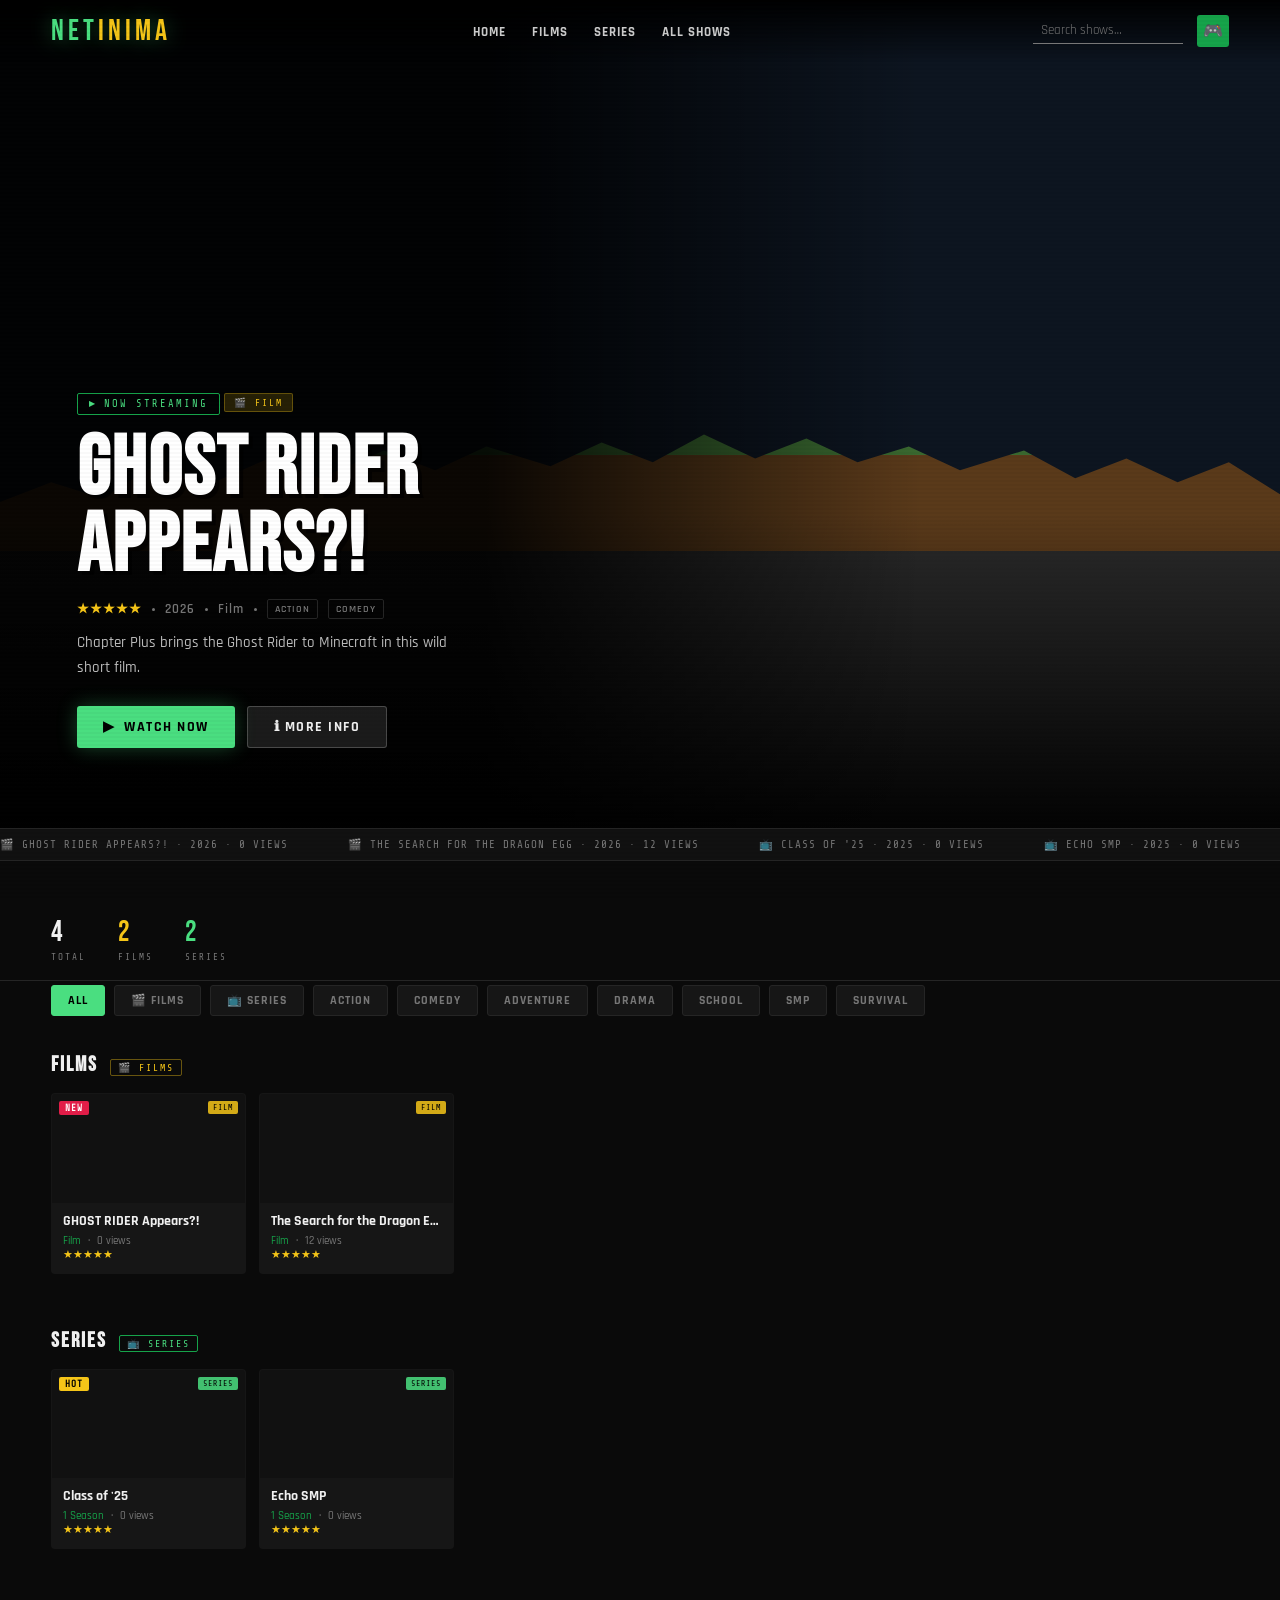
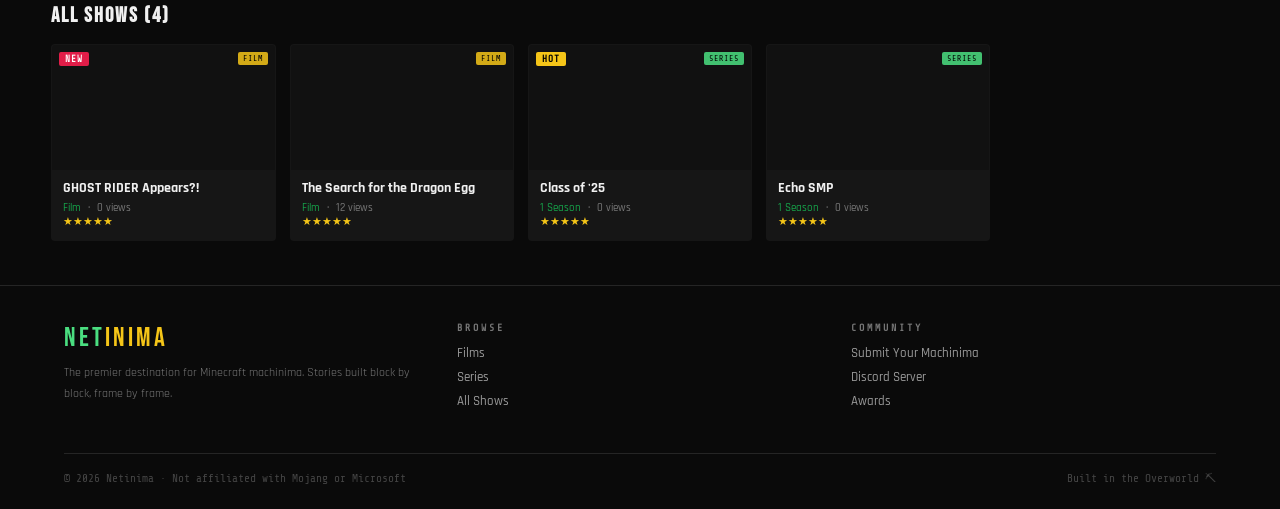
==== index.html @ 8cce9d7b "Added most of the stuff from the previous version (Home) Most of the stuff from the previous version" ====
<!DOCTYPE html>
<html lang="en">
<head>
  <meta charset="UTF-8" />
  <meta name="viewport" content="width=device-width, initial-scale=1.0" />
  <title>Netinima – Minecraft Machinimas</title>
  <link rel="stylesheet" href="style.css" />
  <style>
    /* ── HERO ── */
    .hero { position:relative; height:92vh; min-height:540px; display:flex; align-items:flex-end; padding:0 6vw 80px; overflow:hidden; }
    .hero-bg-img { position:absolute; inset:0; z-index:0; }
    .hero-bg-img img { width:100%; height:100%; object-fit:cover; display:block; opacity:.55; }
    .hero-fallback { position:absolute; inset:0; background:#0d1520; z-index:0; display:none; }
    .hero-fallback::before {
      content:''; position:absolute; bottom:0; left:0; right:0; height:48%;
      background:linear-gradient(to bottom,#3a6930 0,#3a6930 24px,#5a3a1a 24px,#5a3a1a 120px,#2a2a2a 120px);
      clip-path:polygon(0% 18%,4% 13%,8% 17%,12% 9%,16% 14%,21% 7%,25% 12%,30% 5%,34% 10%,38% 4%,43% 9%,47% 3%,51% 8%,55% 1%,59% 7%,63% 2%,67% 8%,71% 4%,75% 10%,80% 5%,84% 12%,88% 7%,92% 13%,96% 8%,100% 16%,100% 100%,0% 100%);
    }
    .hero-overlay { position:absolute; inset:0; z-index:1; background:linear-gradient(to right,rgba(0,0,0,.88) 38%,transparent 72%),linear-gradient(to top,rgba(0,0,0,.92) 0%,transparent 38%); }
    .hero-content { position:relative; z-index:2; max-width:560px; }
    .hero-badge { display:inline-flex; align-items:center; gap:7px; font-family:var(--fm); font-size:.65rem; color:var(--green); border:1px solid var(--green-dim); padding:4px 11px; border-radius:2px; margin-bottom:16px; letter-spacing:2px; text-transform:uppercase; }
    .hero-badge::before { content:'▶'; font-size:.5rem; }
    .hero-type-badge { display:inline-flex; align-items:center; gap:7px; font-family:var(--fm); font-size:.6rem; padding:3px 9px; border-radius:2px; margin-bottom:10px; letter-spacing:2px; text-transform:uppercase; }
    .hero-type-film   { background:rgba(245,197,24,.15); color:var(--gold);  border:1px solid rgba(245,197,24,.3); }
    .hero-type-series { background:rgba(74,222,128,.1);  color:var(--green); border:1px solid var(--green-dim); }
    .hero-title { font-family:var(--fh); font-size:clamp(3rem,6.5vw,5.5rem); line-height:.93; letter-spacing:2px; color:#fff; text-shadow:4px 4px 0 rgba(0,0,0,.6); margin-bottom:14px; }
    .hero-meta { display:flex; align-items:center; gap:10px; font-size:.82rem; color:var(--muted); margin-bottom:12px; font-weight:600; letter-spacing:1px; flex-wrap:wrap; }
    .hero-meta .hrating { color:var(--gold); }
    .hero-meta .hdot { width:3px; height:3px; background:var(--muted); border-radius:50%; }
    .hero-meta .htag { border:1px solid var(--border); padding:2px 7px; border-radius:2px; font-size:.65rem; text-transform:uppercase; }
    .hero-desc { font-size:.92rem; color:#bbb; line-height:1.65; margin-bottom:26px; max-width:400px; font-weight:500; }
    .hero-btns { display:flex; gap:12px; flex-wrap:wrap; }

    /* ── EMPTY ── */
    .empty-hero { position:relative; height:60vh; min-height:400px; display:flex; align-items:center; justify-content:center; overflow:hidden; }
    .empty-bg { position:absolute; inset:0; background:#0d1520; }
    .empty-bg::before { content:''; position:absolute; bottom:0; left:0; right:0; height:48%; background:linear-gradient(to bottom,#3a6930 0,#3a6930 24px,#5a3a1a 24px,#5a3a1a 120px,#2a2a2a 120px); clip-path:polygon(0% 18%,4% 13%,8% 17%,12% 9%,16% 14%,21% 7%,25% 12%,30% 5%,34% 10%,38% 4%,43% 9%,47% 3%,51% 8%,55% 1%,59% 7%,63% 2%,67% 8%,71% 4%,75% 10%,80% 5%,84% 12%,88% 7%,92% 13%,96% 8%,100% 16%,100% 100%,0% 100%); }
    .empty-bg-overlay { position:absolute; inset:0; background:linear-gradient(to top,rgba(0,0,0,.8) 0%,transparent 60%); }
    .empty-content { position:relative; z-index:2; text-align:center; padding:0 4vw; }
    .empty-logo { font-family:var(--fh); font-size:clamp(3.5rem,9vw,7rem); letter-spacing:6px; color:var(--green); text-shadow:0 0 40px rgba(74,222,128,.3); margin-bottom:14px; }
    .empty-logo span { color:var(--gold); }
    .empty-sub { font-size:.85rem; color:var(--muted); font-weight:600; letter-spacing:3px; text-transform:uppercase; font-family:var(--fm); }

    /* ── CATEGORIES ── */
    .categories { display:flex; gap:9px; flex-wrap:wrap; padding:0 4vw; margin-bottom:36px; }
    .cat-pill { padding:7px 16px; background:var(--card); border:1px solid var(--border); border-radius:3px; color:var(--muted); font-size:.74rem; font-weight:700; letter-spacing:1px; text-transform:uppercase; cursor:pointer; transition:all .2s; font-family:var(--fb); }
    .cat-pill:hover { background:#1e1e1e; color:var(--text); }
    .cat-pill.active { background:var(--green); color:#000; border-color:var(--green); }
    .cat-pill.type-film.active  { background:var(--gold);  border-color:var(--gold); }
    .cat-pill.type-series.active{ background:var(--green); border-color:var(--green); }

    /* ── SECTIONS ── */
    .section { padding:0 4vw 44px; }
    .section-header { display:flex; align-items:baseline; gap:12px; margin-bottom:16px; }
    .section-title { font-family:var(--fh); font-size:1.3rem; letter-spacing:2px; }
    .section-tag { font-family:var(--fm); font-size:.62rem; border:1px solid; padding:2px 7px; letter-spacing:2px; text-transform:uppercase; border-radius:2px; }
    .section-tag-film   { color:var(--gold);  border-color:rgba(245,197,24,.4); }
    .section-tag-series { color:var(--green); border-color:var(--green-dim); }

    /* ── CARD ROW ── */
    .card-row { display:flex; gap:13px; overflow-x:auto; padding-bottom:10px; }
    .card-row::-webkit-scrollbar { height:3px; }
    .card-row::-webkit-scrollbar-thumb { background:var(--green-dim); }

    /* ── CARDS ── */
    .card { flex:0 0 195px; border-radius:4px; overflow:hidden; cursor:pointer; text-decoration:none; display:block; border:1px solid transparent; transition:transform .25s,border-color .25s,box-shadow .25s; position:relative; background:var(--card); }
    .card:hover { transform:scale(1.06) translateY(-4px); border-color:var(--green-dim); box-shadow:0 12px 40px rgba(0,0,0,.6),0 0 20px rgba(74,222,128,.13); z-index:2; }
    .card-thumb { width:100%; aspect-ratio:16/9; position:relative; overflow:hidden; background:var(--surface); }
    .card-thumb img { width:100%; height:100%; object-fit:cover; display:block; transition:transform .3s; }
    .card:hover .card-thumb img { transform:scale(1.06); }
    .play-overlay { position:absolute; inset:0; display:flex; align-items:center; justify-content:center; background:rgba(0,0,0,.45); opacity:0; transition:opacity .2s; }
    .card:hover .play-overlay { opacity:1; }
    .play-circle { width:38px; height:38px; border-radius:50%; background:rgba(74,222,128,.92); display:flex; align-items:center; justify-content:center; font-size:.9rem; color:#000; }
    .card-info { padding:9px 11px 11px; }
    .card-title { font-size:.85rem; font-weight:700; color:var(--text); margin-bottom:4px; white-space:nowrap; overflow:hidden; text-overflow:ellipsis; }
    .card-sub { display:flex; gap:7px; align-items:center; font-size:.7rem; color:var(--muted); font-weight:500; }
    .card-sub .cviews { color:var(--green-dim); }
    .card-rating { color:var(--gold); font-size:.7rem; }
    .card-badge { position:absolute; top:7px; left:7px; font-size:.58rem; font-weight:700; padding:2px 6px; border-radius:2px; letter-spacing:1px; text-transform:uppercase; font-family:var(--fm); }
    .badge-new { background:var(--red); color:#fff; }
    .badge-hot { background:var(--gold); color:#000; }
    .card-type-tag { position:absolute; top:7px; right:7px; font-family:var(--fm); font-size:.52rem; padding:2px 5px; border-radius:2px; letter-spacing:1px; text-transform:uppercase; }
    .card-type-film   { background:rgba(245,197,24,.85); color:#000; }
    .card-type-series { background:rgba(74,222,128,.85); color:#000; }

    /* ── GRID ── */
    .shows-grid { display:grid; grid-template-columns:repeat(auto-fill,minmax(195px,1fr)); gap:14px; }

    /* ── STATS BAR ── */
    .stats-bar { display:flex; gap:32px; padding:18px 4vw; margin-bottom:4px; border-bottom:1px solid var(--border); }
    .stat-num { font-family:var(--fh); font-size:1.8rem; letter-spacing:2px; }
    .stat-num-total  { color:var(--text); }
    .stat-num-film   { color:var(--gold); }
    .stat-num-series { color:var(--green); }
    .stat-lbl { font-family:var(--fm); font-size:.58rem; color:var(--muted); letter-spacing:2px; text-transform:uppercase; margin-top:2px; }

    /* ── NO SHOWS ── */
    .no-shows { padding:48px; text-align:center; border:1px dashed var(--border); border-radius:6px; }
    .no-shows p { font-family:var(--fm); font-size:.72rem; letter-spacing:1.5px; text-transform:uppercase; line-height:2.2; color:var(--muted); }
    .no-shows a { color:var(--green); text-decoration:none; }

    /* ── SEARCH CLEAR ── */
    .search-back { font-family:var(--fm); font-size:.65rem; color:var(--muted); letter-spacing:2px; cursor:pointer; background:none; border:1px solid var(--border); padding:5px 11px; border-radius:2px; display:none; transition:all .2s; }
    .search-back:hover { border-color:var(--green); color:var(--green); }

    /* ── FOOTER ── */
    footer { border-top:1px solid var(--border); padding:36px 5vw 24px; display:grid; grid-template-columns:1fr 1fr 1fr; gap:28px; }
    .footer-logo { font-family:var(--fh); font-size:1.7rem; color:var(--green); letter-spacing:3px; margin-bottom:8px; }
    .footer-logo span { color:var(--gold); }
    .footer-tagline { font-size:.78rem; color:var(--muted); line-height:1.7; }
    .footer-col h4 { font-family:var(--fm); font-size:.62rem; color:var(--muted); letter-spacing:3px; text-transform:uppercase; margin-bottom:12px; }
    .footer-col a { display:block; color:#999; text-decoration:none; font-size:.82rem; margin-bottom:7px; font-weight:500; transition:color .2s; }
    .footer-col a:hover { color:var(--green); }
    .footer-bottom { grid-column:1/-1; border-top:1px solid var(--border); padding-top:18px; margin-top:8px; display:flex; justify-content:space-between; align-items:center; }
    .footer-bottom p { font-size:.7rem; color:#444; font-family:var(--fm); }
  </style>
</head>
<body class="page-enter">

<nav id="nav">
  <a class="nav-logo" href="index.html">NET<span>INIMA</span></a>
  <ul class="nav-links">
    <li><a href="index.html">Home</a></li>
    <li><a href="#section-films">Films</a></li>
    <li><a href="#section-series">Series</a></li>
    <li><a href="#all-shows">All Shows</a></li>
  </ul>
  <div class="nav-right">
    <input class="nav-search" id="nav-search-input" type="text" placeholder="Search shows…"
      oninput="onSearchInput(this)"
      onkeydown="if(event.key==='Escape')clearSearch(event)"
    />
    <div class="nav-avatar">🎮</div>
  </div>
</nav>

<div id="hero-mount"></div>
<div class="ticker-wrap" id="ticker-wrap" style="display:none"><div class="ticker" id="ticker-inner"></div></div>
<div class="stats-bar" id="stats-bar" style="display:none"></div>
<div class="categories" id="cat-bar" style="display:none"></div>

<section class="section" id="section-films" style="display:none">
  <div class="section-header">
    <h2 class="section-title">Films</h2>
    <span class="section-tag section-tag-film">🎬 Films</span>
  </div>
  <div class="card-row" id="row-films"></div>
</section>

<section class="section" id="section-series" style="display:none">
  <div class="section-header">
    <h2 class="section-title">Series</h2>
    <span class="section-tag section-tag-series">📺 Series</span>
  </div>
  <div class="card-row" id="row-series"></div>
</section>

<section class="section" id="all-shows">
  <div class="section-header" style="justify-content:space-between;align-items:center">
    <h2 class="section-title" id="grid-title">All Shows</h2>
    <button class="search-back" id="search-back" onclick="clearSearch(event)">✕ Clear Search</button>
  </div>
  <div id="grid-wrap"></div>
</section>

<footer>
  <div>
    <div class="footer-logo">NET<span>INIMA</span></div>
    <p class="footer-tagline">The premier destination for Minecraft machinima. Stories built block by block, frame by frame.</p>
  </div>
  <div class="footer-col">
    <h4>Browse</h4>
    <a href="#section-films">Films</a>
    <a href="#section-series">Series</a>
    <a href="#all-shows">All Shows</a>
  </div>
  <div class="footer-col">
    <h4>Community</h4>
    <a href="https://forms.gle/u8sR4SW6UH8DXyA67" target="_blank" rel="noopener">Submit Your Machinima</a>
    <a href="#">Discord Server</a>
    <a href="#">Awards</a>
  </div>
  <div class="footer-bottom">
    <p id="footer-copy">© 2026 Netinima · Not affiliated with Mojang or Microsoft</p>
    <p>Built in the Overworld ⛏</p>
  </div>
</footer>

<script src="shows.js"></script>
<script src="search.js"></script>
<script>
function buildCard(s) {
  const isFilm = s.type === 'Film' || s.type === 'Short';
  const a = document.createElement('a');
  a.className = 'card';
  a.href = s.file;
  a.innerHTML = `
    <div class="card-thumb">
      <img src="https://img.youtube.com/vi/${s.thumbYt}/mqdefault.jpg" alt="${s.title}" onerror="this.style.opacity=0" />
      <div class="play-overlay"><div class="play-circle">▶</div></div>
      ${s.badge ? `<div class="card-badge ${s.badge==='NEW'?'badge-new':'badge-hot'}">${s.badge}</div>` : ''}
      <div class="card-type-tag ${isFilm?'card-type-film':'card-type-series'}">${s.type}</div>
    </div>
    <div class="card-info">
      <div class="card-title">${s.title}</div>
      <div class="card-sub"><span class="cviews">${s.seasons}</span><span>·</span><span>${s.views}</span></div>
      <div class="card-rating">${s.stars}</div>
    </div>`;
  return a;
}

function buildHero(shows) {
  const mount = document.getElementById('hero-mount');
  const show = shows.find(s => s.featured) || shows[0] || null;
  if (!show) {
    mount.innerHTML = `<div class="empty-hero"><div class="empty-bg"></div><div class="empty-bg-overlay"></div><div class="empty-content"><div class="empty-logo">NET<span>INIMA</span></div><p class="empty-sub">Add your first show to get started</p></div></div>`;
    return;
  }
  const isFilm = show.type === 'Film' || show.type === 'Short';
  const genres = (show.genres||[]).map(g=>`<span class="htag">${g}</span>`).join('');
  mount.innerHTML = `
    <section class="hero">
      <div class="hero-bg-img">
        <img src="https://img.youtube.com/vi/${show.thumbYt}/maxresdefault.jpg" alt="${show.title}"
          onerror="this.parentElement.style.display='none';document.querySelector('.hero-fallback').style.display='block'" />
      </div>
      <div class="hero-fallback"></div>
      <div class="hero-overlay"></div>
      <div class="hero-content">
        <div class="hero-badge">Now Streaming</div>
        <div class="hero-type-badge ${isFilm?'hero-type-film':'hero-type-series'}">${isFilm?'🎬 Film':'📺 Series'}</div>
        <h1 class="hero-title">${show.title}</h1>
        <div class="hero-meta">
          <span class="hrating">${show.stars}</span>
          <span class="hdot"></span><span>${show.year}</span>
          <span class="hdot"></span><span>${show.seasons}</span>
          <span class="hdot"></span>${genres}
        </div>
        <p class="hero-desc">${show.heroDesc}</p>
        <div class="hero-btns">
          <a class="btn btn-primary" href="${show.file}">${isFilm?'▶&nbsp; Watch Now':'▶&nbsp; Play Now'}</a>
          <a class="btn btn-secondary" href="${show.file}">ℹ More Info</a>
        </div>
      </div>
    </section>`;
}

function buildTicker(shows) {
  if (shows.length < 2) return;
  document.getElementById('ticker-wrap').style.display = 'block';
  const inner = document.getElementById('ticker-inner');
  const items = shows.map(s=>`<span class="ticker-item"><span>${s.type==='Film'?'🎬':'📺'}</span>${s.title.toUpperCase()} · ${s.year} · ${s.views.toUpperCase()}</span>`);
  inner.innerHTML = [...items,...items].join('');
}

function buildStats(shows) {
  if (shows.length < 2) return;
  const bar = document.getElementById('stats-bar');
  bar.style.display = 'flex';
  const films = shows.filter(s=>s.type==='Film'||s.type==='Short').length;
  const series = shows.filter(s=>s.type==='Series').length;
  bar.innerHTML = [
    ['stat-num-total', shows.length,'Total'],
    ['stat-num-film',  films,       'Films'],
    ['stat-num-series',series,      'Series'],
  ].map(([cls,n,l])=>`<div><div class="stat-num ${cls}">${n}</div><div class="stat-lbl">${l}</div></div>`).join('');
}

function buildCategories(shows) {
  if (shows.length < 2) return;
  const bar = document.getElementById('cat-bar');
  bar.style.display = 'flex';
  bar.innerHTML = `
    <button class="cat-pill active" onclick="filterGenre('All',this)">All</button>
    <button class="cat-pill type-film" onclick="filterGenre('__films',this)">🎬 Films</button>
    <button class="cat-pill type-series" onclick="filterGenre('__series',this)">📺 Series</button>`;
  const genres = new Set(shows.flatMap(s=>s.genres||[]));
  genres.forEach(g => {
    const btn = document.createElement('button');
    btn.className = 'cat-pill';
    btn.textContent = g;
    btn.onclick = ()=>filterGenre(g,btn);
    bar.appendChild(btn);
  });
}

function buildRows(shows) {
  const films = shows.filter(s=>s.type==='Film'||s.type==='Short');
  const series = shows.filter(s=>s.type==='Series');
  if (films.length) {
    document.getElementById('section-films').style.display = 'block';
    const row = document.getElementById('row-films');
    row.innerHTML = '';
    films.forEach(s=>row.appendChild(buildCard(s)));
  }
  if (series.length) {
    document.getElementById('section-series').style.display = 'block';
    const row = document.getElementById('row-series');
    row.innerHTML = '';
    series.forEach(s=>row.appendChild(buildCard(s)));
  }
}

function buildGrid(shows, isSearch=false) {
  const wrap = document.getElementById('grid-wrap');
  const title = document.getElementById('grid-title');
  const back = document.getElementById('search-back');
  wrap.innerHTML = '';
  if (!isSearch) { title.textContent = shows.length>1?`All Shows (${shows.length})`:'All Shows'; back.style.display='none'; }
  else { back.style.display='inline'; }
  if (!shows.length && isSearch) { wrap.innerHTML=`<div class="no-shows"><p>No shows matched your search.</p></div>`; return; }
  if (!shows.length) { wrap.innerHTML=`<div class="no-shows"><p>No shows yet.</p><p>Use TEMPLATE-film.html or TEMPLATE-series.html,<br>then add it to shows.js.</p></div>`; return; }
  const grid = document.createElement('div');
  grid.className = 'shows-grid';
  shows.forEach(s=>grid.appendChild(buildCard(s)));
  wrap.appendChild(grid);
}

function filterGenre(filter, btn) {
  document.querySelectorAll('.cat-pill').forEach(p=>p.classList.remove('active'));
  btn.classList.add('active');
  let r;
  if (filter==='All')        r = SHOW_REGISTRY;
  else if (filter==='__films')   r = SHOW_REGISTRY.filter(s=>s.type==='Film'||s.type==='Short');
  else if (filter==='__series')  r = SHOW_REGISTRY.filter(s=>s.type==='Series');
  else r = SHOW_REGISTRY.filter(s=>(s.genres||[]).includes(filter));
  buildGrid(r);
}

function onSearchInput(input) {
  input.classList.toggle('has-value', input.value.length>0);
  filterShows(input.value);
}

function filterShows(q) {
  q = q.toLowerCase().trim();
  const results = !q ? SHOW_REGISTRY : SHOW_REGISTRY.filter(s=>
    s.title.toLowerCase().includes(q)||
    (s.genres||[]).some(g=>g.toLowerCase().includes(q))||
    s.type.toLowerCase().includes(q)||
    s.year.includes(q)
  );
  if (q) document.getElementById('grid-title').innerHTML=`Search: "<span style="color:var(--green)">${q}</span>" <span style="font-size:.8rem;color:var(--muted);font-family:var(--fm)">(${results.length} found)</span>`;
  buildGrid(results, q!=='');
  const url = new URL(window.location);
  if (q) url.searchParams.set('q',q); else url.searchParams.delete('q');
  window.history.replaceState({},'',url);
}

function clearSearch(e) {
  e.preventDefault();
  const inp = document.getElementById('nav-search-input');
  inp.value=''; inp.classList.remove('has-value');
  filterShows('');
  window.history.replaceState({},'',window.location.pathname);
}

(function init(){
  const shows = SHOW_REGISTRY;
  buildHero(shows);
  if(shows.length>=2) buildTicker(shows);
  buildStats(shows);
  buildCategories(shows);
  buildRows(shows);
  buildGrid(shows);
  const yr = shows.length ? Math.max(...shows.map(s=>parseInt(s.year)||2026)) : new Date().getFullYear();
  document.getElementById('footer-copy').textContent=`© ${yr} Netinima · Not affiliated with Mojang or Microsoft`;
  const q = new URLSearchParams(window.location.search).get('q');
  if(q){ const inp=document.getElementById('nav-search-input'); inp.value=q; inp.classList.add('has-value'); filterShows(q); setTimeout(()=>document.getElementById('all-shows').scrollIntoView({behavior:'smooth'}),300); }
})();

window.addEventListener('scroll',()=>document.getElementById('nav').classList.toggle('scrolled',window.scrollY>40));
</script>
</body>
</html>
---- style.css ----
@import url('https://fonts.googleapis.com/css2?family=Bebas+Neue&family=Rajdhani:wght@400;500;600;700&family=Share+Tech+Mono&display=swap');

:root {
  --bg: #0a0a0a;
  --surface: #111;
  --card: #161616;
  --border: #252525;
  --green: #4ade80;
  --green-dim: #16a34a;
  --gold: #F5C518;
  --red: #e11d48;
  --text: #f0f0f0;
  --muted: #777;
  --fh: 'Bebas Neue', sans-serif;
  --fb: 'Rajdhani', sans-serif;
  --fm: 'Share Tech Mono', monospace;
}

*, *::before, *::after { box-sizing: border-box; margin: 0; padding: 0; }
html { scroll-behavior: smooth; }
body { background: var(--bg); color: var(--text); font-family: var(--fb); overflow-x: hidden; }

::-webkit-scrollbar { width: 5px; }
::-webkit-scrollbar-track { background: var(--bg); }
::-webkit-scrollbar-thumb { background: var(--green-dim); border-radius: 3px; }

/* SCANLINES */
body::after {
  content: '';
  position: fixed; inset: 0;
  pointer-events: none; z-index: 9999;
  background: repeating-linear-gradient(0deg, transparent, transparent 2px, rgba(0,0,0,.025) 2px, rgba(0,0,0,.025) 4px);
}

/* ── NAV ── */
nav {
  position: fixed; top: 0; left: 0; right: 0; z-index: 200;
  display: flex; align-items: center; justify-content: space-between;
  padding: 0 4vw; height: 62px;
  background: linear-gradient(to bottom, rgba(0,0,0,.95), transparent);
  transition: background .3s;
}
nav.scrolled { background: rgba(10,10,10,.97); border-bottom: 1px solid var(--border); }
.nav-logo {
  font-family: var(--fh); font-size: 1.9rem; letter-spacing: 4px;
  color: var(--green); text-shadow: 0 0 20px rgba(74,222,128,.4);
  cursor: pointer; text-decoration: none; user-select: none;
}
.nav-logo span { color: var(--gold); }
.nav-links { display: flex; gap: 26px; list-style: none; }
.nav-links a {
  color: #ccc; text-decoration: none; font-size: .82rem;
  font-weight: 700; letter-spacing: 1px; text-transform: uppercase;
  transition: color .2s; cursor: pointer;
}
.nav-links a:hover { color: var(--green); }
.nav-right { display: flex; align-items: center; gap: 14px; }
.nav-search {
  background: transparent; border: none; border-bottom: 1px solid var(--muted);
  color: var(--text); font-family: var(--fb); font-size: .82rem;
  padding: 4px 8px; width: 150px; outline: none; transition: border-color .2s;
}
.nav-search:focus { border-color: var(--green); }
.nav-search::placeholder { color: var(--muted); }
.nav-avatar {
  width: 32px; height: 32px; border-radius: 3px; background: var(--green-dim);
  display: flex; align-items: center; justify-content: center;
  font-size: 1rem; cursor: pointer; border: 2px solid transparent; transition: border-color .2s;
}
.nav-avatar:hover { border-color: var(--green); }

/* ── BUTTONS ── */
.btn {
  display: inline-flex; align-items: center; gap: 9px;
  padding: 11px 26px; font-family: var(--fb); font-weight: 700;
  font-size: .88rem; letter-spacing: 1.5px; text-transform: uppercase;
  border: none; cursor: pointer; border-radius: 3px; text-decoration: none;
  transition: all .2s;
}
.btn-primary { background: var(--green); color: #000; box-shadow: 0 0 20px rgba(74,222,128,.3); }
.btn-primary:hover { background: #86efac; box-shadow: 0 0 32px rgba(74,222,128,.5); transform: translateY(-2px); }
.btn-secondary { background: rgba(255,255,255,.1); color: var(--text); border: 1px solid rgba(255,255,255,.2); }
.btn-secondary:hover { background: rgba(255,255,255,.18); transform: translateY(-2px); }

/* ── THUMBNAIL THEMES ── */
.t-night  { background: linear-gradient(to bottom, #0d1b2a 60%, #1a3a1a 60%); }
.t-cave   { background: linear-gradient(to bottom, #1a1a1a 0%, #2a1800 100%); }
.t-nether { background: linear-gradient(to bottom, #3a0000 0%, #6b1a00 100%); }
.t-end    { background: linear-gradient(to bottom, #0d0d1a 0%, #1a0d2e 100%); }
.t-ocean  { background: linear-gradient(to bottom, #0a1a3a 0%, #051020 100%); }
.t-village{ background: linear-gradient(to bottom, #87ceeb 0%, #b0e0e6 50%, #4a7c3f 50%); }
.t-desert { background: linear-gradient(to bottom, #f0c060 0%, #d4a030 50%, #c4900a 50%); }
.t-snow   { background: linear-gradient(to bottom, #c8e8ff 0%, #a0d0ff 60%, #f0f8ff 60%); }

/* ── TICKER ── */
.ticker-wrap {
  overflow: hidden; background: var(--surface);
  border-top: 1px solid var(--border); border-bottom: 1px solid var(--border);
  padding: 9px 0; margin-bottom: 36px;
}
.ticker { display: flex; gap: 60px; animation: ticker 32s linear infinite; white-space: nowrap; }
.ticker-item { font-family: var(--fm); font-size: .68rem; color: var(--muted); letter-spacing: 1px; text-transform: uppercase; }
.ticker-item span { color: var(--green); margin-right: 7px; }
@keyframes ticker { from { transform: translateX(0); } to { transform: translateX(-50%); } }

/* ── FOOTER ── */
footer {
  border-top: 1px solid var(--border);
  padding: 36px 5vw 24px;
  display: grid; grid-template-columns: 1fr 1fr 1fr; gap: 28px;
}
.footer-logo { font-family: var(--fh); font-size: 1.7rem; color: var(--green); letter-spacing: 3px; margin-bottom: 8px; }
.footer-logo span { color: var(--gold); }
.footer-tagline { font-size: .78rem; color: var(--muted); line-height: 1.7; }
.footer-col h4 { font-family: var(--fm); font-size: .62rem; color: var(--muted); letter-spacing: 3px; text-transform: uppercase; margin-bottom: 12px; }
.footer-col a { display: block; color: #999; text-decoration: none; font-size: .82rem; margin-bottom: 7px; font-weight: 500; transition: color .2s; cursor: pointer; }
.footer-col a:hover { color: var(--green); }
.footer-bottom { grid-column: 1/-1; border-top: 1px solid var(--border); padding-top: 18px; margin-top: 8px; display: flex; justify-content: space-between; align-items: center; }
.footer-bottom p { font-size: .7rem; color: #444; font-family: var(--fm); }

/* ── LIGHTBOX ── */
.lightbox { display: none; position: fixed; inset: 0; z-index: 1000; background: rgba(0,0,0,.93); align-items: center; justify-content: center; }
.lightbox.lb-open { display: flex; animation: fadeIn .2s ease; }
.lb-inner { position: relative; width: 90vw; max-width: 960px; }
.lb-inner iframe { width: 100%; aspect-ratio: 16/9; border: none; border-radius: 6px; }
.lb-close { position: absolute; top: -42px; right: 0; background: none; border: none; color: #fff; font-size: 1.5rem; cursor: pointer; font-family: var(--fm); transition: color .2s; letter-spacing: 2px; }
.lb-close:hover { color: var(--green); }

@keyframes fadeIn { from { opacity: 0; transform: translateY(8px); } to { opacity: 1; transform: translateY(0); } }
.page-enter { animation: fadeIn .35s ease; }

/* ── SEARCH ── */
.nav-search.has-value { border-bottom-color: var(--green); }
.nav-right { position: relative; }
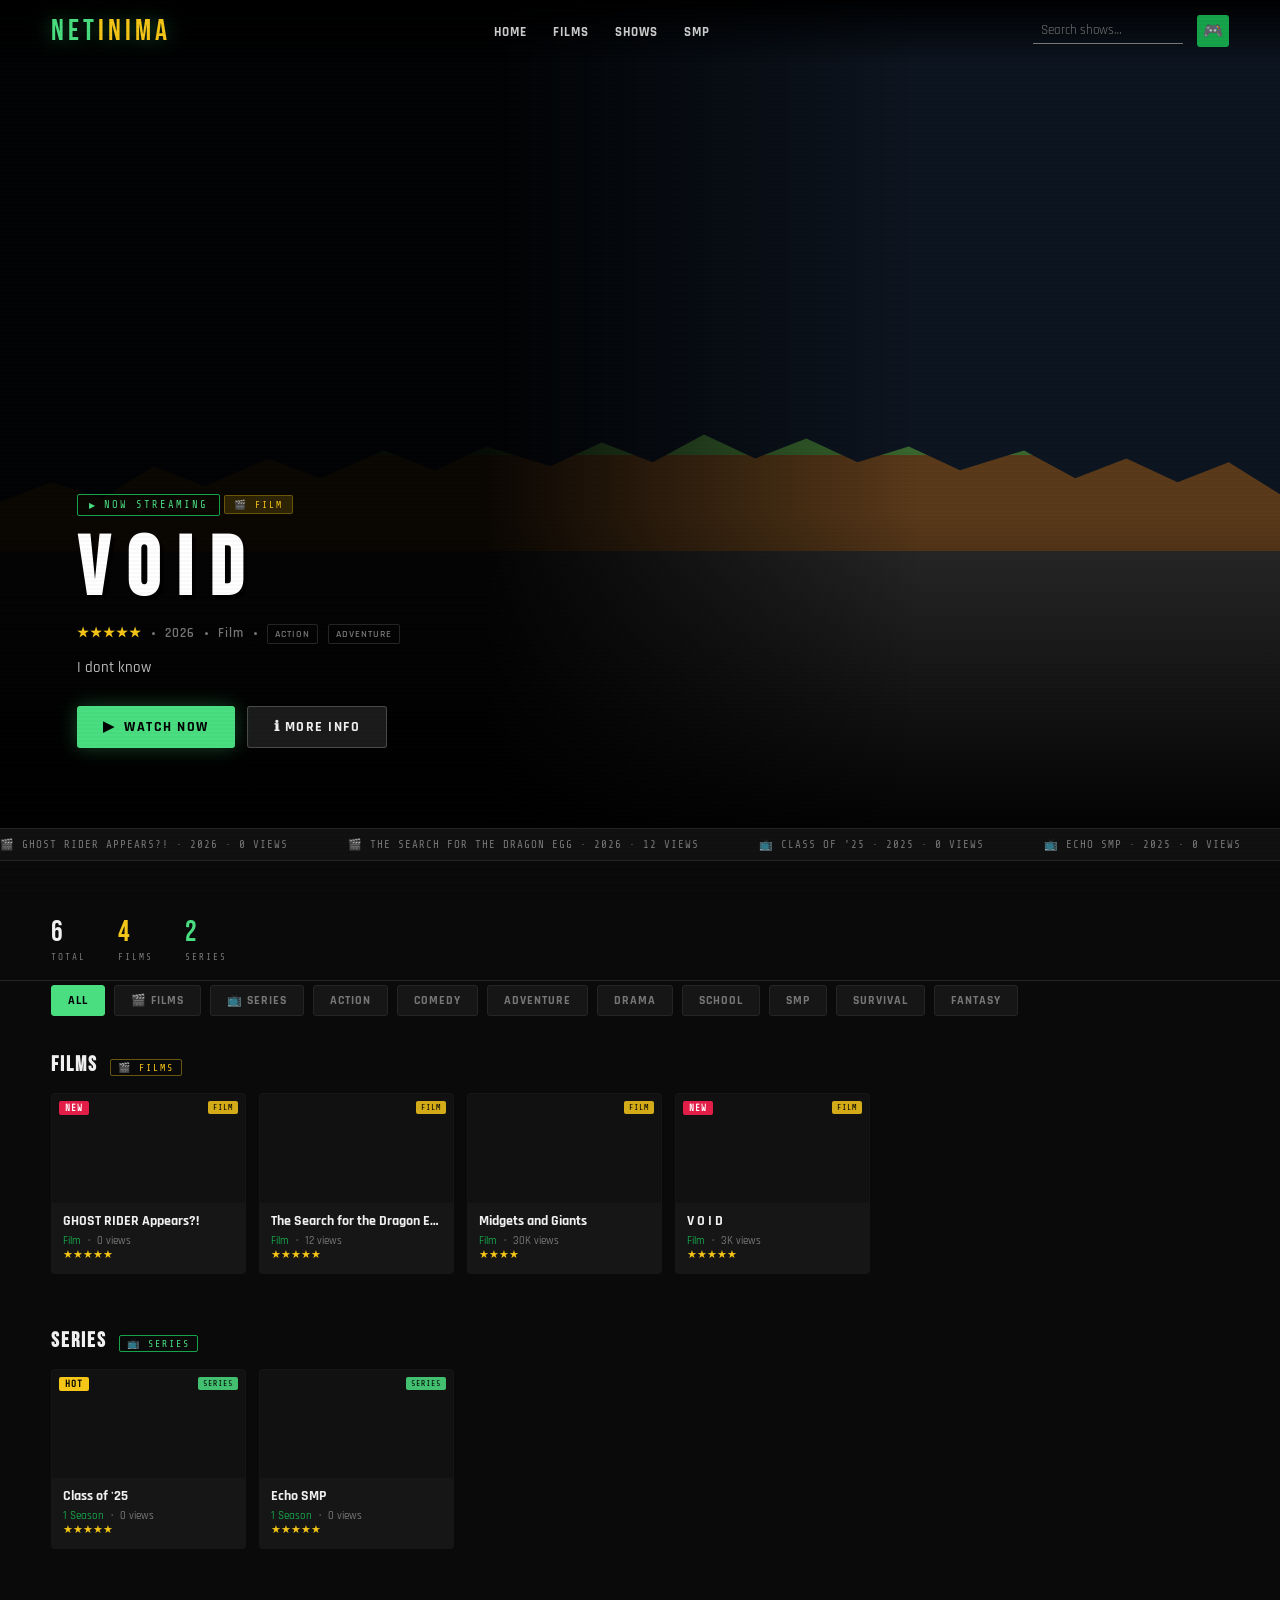
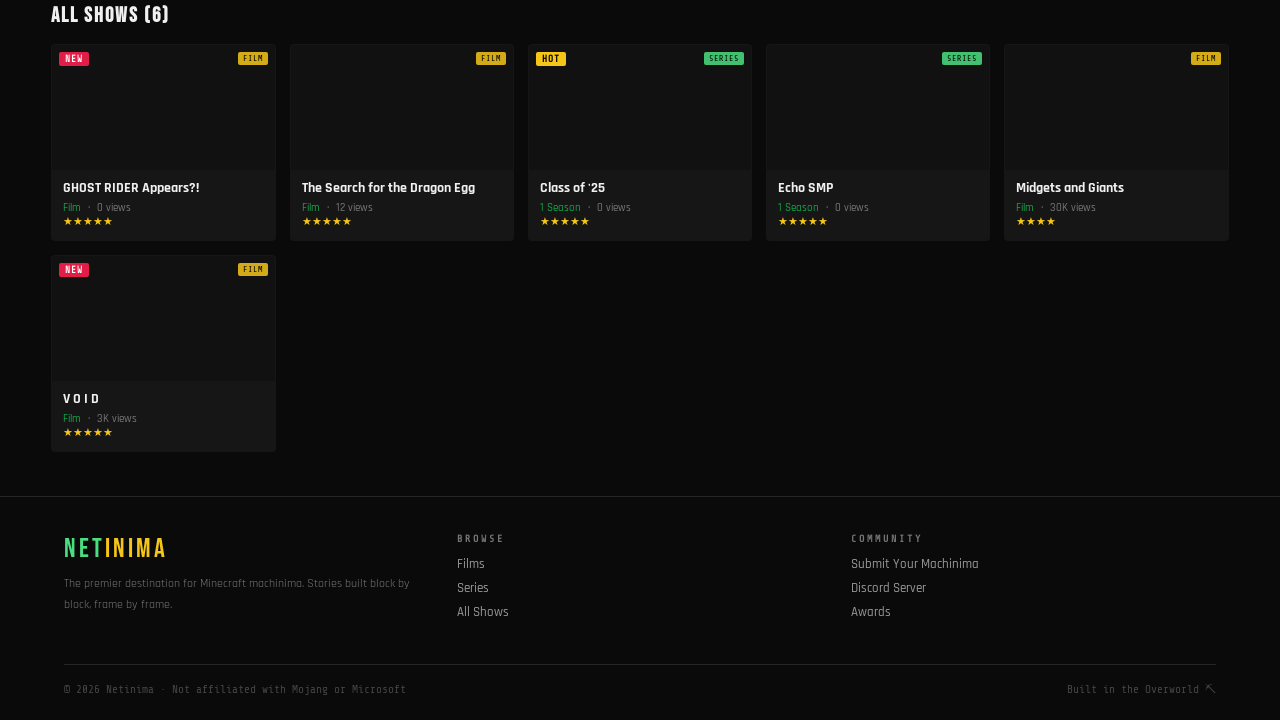
==== commit e614e640: "So I just asked AI to change homepage" ====
--- a/index.html
+++ b/index.html
@@ -120,10 +120,10 @@
 <nav id="nav">
   <a class="nav-logo" href="index.html">NET<span>INIMA</span></a>
   <ul class="nav-links">
-    <li><a href="index.html">Home</a></li>
-    <li><a href="#section-films">Films</a></li>
-    <li><a href="#section-series">Series</a></li>
-    <li><a href="#all-shows">All Shows</a></li>
+    <li><a href="#" onclick="navHome(event)">Home</a></li>
+    <li><a href="#" onclick="navFilter('__films',event)">Films</a></li>
+    <li><a href="#" onclick="navFilter('All',event)">Shows</a></li>
+    <li><a href="#" onclick="navFilter('SMP',event)">SMP</a></li>
   </ul>
   <div class="nav-right">
     <input class="nav-search" id="nav-search-input" type="text" placeholder="Search shows…"
@@ -271,14 +271,15 @@
   const bar = document.getElementById('cat-bar');
   bar.style.display = 'flex';
   bar.innerHTML = `
-    <button class="cat-pill active" onclick="filterGenre('All',this)">All</button>
-    <button class="cat-pill type-film" onclick="filterGenre('__films',this)">🎬 Films</button>
-    <button class="cat-pill type-series" onclick="filterGenre('__series',this)">📺 Series</button>`;
+    <button class="cat-pill active" data-filter="All" onclick="filterGenre('All',this)">All</button>
+    <button class="cat-pill type-film" data-filter="__films" onclick="filterGenre('__films',this)">🎬 Films</button>
+    <button class="cat-pill type-series" data-filter="__series" onclick="filterGenre('__series',this)">📺 Series</button>`;
   const genres = new Set(shows.flatMap(s=>s.genres||[]));
   genres.forEach(g => {
     const btn = document.createElement('button');
     btn.className = 'cat-pill';
     btn.textContent = g;
+    btn.dataset.filter = g;
     btn.onclick = ()=>filterGenre(g,btn);
     bar.appendChild(btn);
   });
@@ -317,14 +318,33 @@
 }
 
 function filterGenre(filter, btn) {
+  // clear any active pill
   document.querySelectorAll('.cat-pill').forEach(p=>p.classList.remove('active'));
-  btn.classList.add('active');
+
+  // clear nav link highlight and optionally re-highlight if this filter matches a nav item
+  document.querySelectorAll('.nav-links a').forEach(a=>a.classList.remove('active'));
+  const navLink = [...document.querySelectorAll('.nav-links a')].find(a=>a.getAttribute('onclick')?.includes(`'${filter}'`));
+  if (navLink) navLink.classList.add('active');
+
+  // if caller didn't supply a button, try to look one up by data-filter
+  if (!btn) {
+    btn = document.querySelector(`.cat-pill[data-filter="${filter}"]`);
+  }
+  if (btn) btn.classList.add('active');
+
   let r;
   if (filter==='All')        r = SHOW_REGISTRY;
   else if (filter==='__films')   r = SHOW_REGISTRY.filter(s=>s.type==='Film'||s.type==='Short');
   else if (filter==='__series')  r = SHOW_REGISTRY.filter(s=>s.type==='Series');
   else r = SHOW_REGISTRY.filter(s=>(s.genres||[]).includes(filter));
   buildGrid(r);
+
+  // update URL to reflect current genre filter (remove search term)
+  const url = new URL(window.location);
+  if (filter && filter !== 'All') url.searchParams.set('genre', filter);
+  else url.searchParams.delete('genre');
+  url.searchParams.delete('q');
+  window.history.replaceState({},'',url);
 }
 
 function onSearchInput(input) {
@@ -342,8 +362,11 @@
   );
   if (q) document.getElementById('grid-title').innerHTML=`Search: "<span style="color:var(--green)">${q}</span>" <span style="font-size:.8rem;color:var(--muted);font-family:var(--fm)">(${results.length} found)</span>`;
   buildGrid(results, q!=='');
+
   const url = new URL(window.location);
   if (q) url.searchParams.set('q',q); else url.searchParams.delete('q');
+  // clear any genre filter when performing a text search
+  if (q) url.searchParams.delete('genre');
   window.history.replaceState({},'',url);
 }
 
@@ -352,7 +375,10 @@
   const inp = document.getElementById('nav-search-input');
   inp.value=''; inp.classList.remove('has-value');
   filterShows('');
-  window.history.replaceState({},'',window.location.pathname);
+  // preserve any existing genre filter when clearing search
+  const url = new URL(window.location);
+  url.searchParams.delete('q');
+  window.history.replaceState({},'',url);
 }
 
 (function init(){
@@ -365,11 +391,49 @@
   buildGrid(shows);
   const yr = shows.length ? Math.max(...shows.map(s=>parseInt(s.year)||2026)) : new Date().getFullYear();
   document.getElementById('footer-copy').textContent=`© ${yr} Netinima · Not affiliated with Mojang or Microsoft`;
-  const q = new URLSearchParams(window.location.search).get('q');
-  if(q){ const inp=document.getElementById('nav-search-input'); inp.value=q; inp.classList.add('has-value'); filterShows(q); setTimeout(()=>document.getElementById('all-shows').scrollIntoView({behavior:'smooth'}),300); }
+
+  const params = new URLSearchParams(window.location.search);
+  const q = params.get('q');
+  const genre = params.get('genre');
+
+  if (genre) {
+    // apply genre filter if present (search takes precedence)
+    filterGenre(genre);
+    // highlight matching nav link if possible
+    const navLink = [...document.querySelectorAll('.nav-links a')].find(a=>a.getAttribute('onclick')?.includes(`'${genre}'`));
+    if (navLink) navLink.classList.add('active');
+    setTimeout(()=>document.getElementById('all-shows').scrollIntoView({behavior:'smooth'}),300);
+  }
+  if(q){ 
+    const inp=document.getElementById('nav-search-input'); inp.value=q; inp.classList.add('has-value'); filterShows(q);
+    setTimeout(()=>document.getElementById('all-shows').scrollIntoView({behavior:'smooth'}),300); 
+  }
 })();
 
 window.addEventListener('scroll',()=>document.getElementById('nav').classList.toggle('scrolled',window.scrollY>40));
+
+// navigation helpers
+function navFilter(filter, e) {
+  if (e) e.preventDefault();
+  // highlight the clicked link
+  document.querySelectorAll('.nav-links a').forEach(a=>a.classList.remove('active'));
+  if (e && e.currentTarget) e.currentTarget.classList.add('active');
+
+  const inp = document.getElementById('nav-search-input');
+  if (inp) { inp.value=''; inp.classList.remove('has-value'); }
+  filterGenre(filter);
+  const section = document.getElementById('all-shows');
+  if (section) section.scrollIntoView({behavior:'smooth'});
+}
+
+function navHome(e) {
+  if (e) e.preventDefault();
+  document.querySelectorAll('.nav-links a').forEach(a=>a.classList.remove('active'));
+  const inp = document.getElementById('nav-search-input');
+  if (inp) { inp.value=''; inp.classList.remove('has-value'); }
+  filterGenre('All');
+  window.scrollTo({top:0, behavior:'smooth'});
+}
 </script>
 </body>
 </html>
--- a/style.css
+++ b/style.css
@@ -54,6 +54,7 @@
   transition: color .2s; cursor: pointer;
 }
 .nav-links a:hover { color: var(--green); }
+.nav-links a.active { color: var(--green); }
 .nav-right { display: flex; align-items: center; gap: 14px; }
 .nav-search {
   background: transparent; border: none; border-bottom: 1px solid var(--muted);
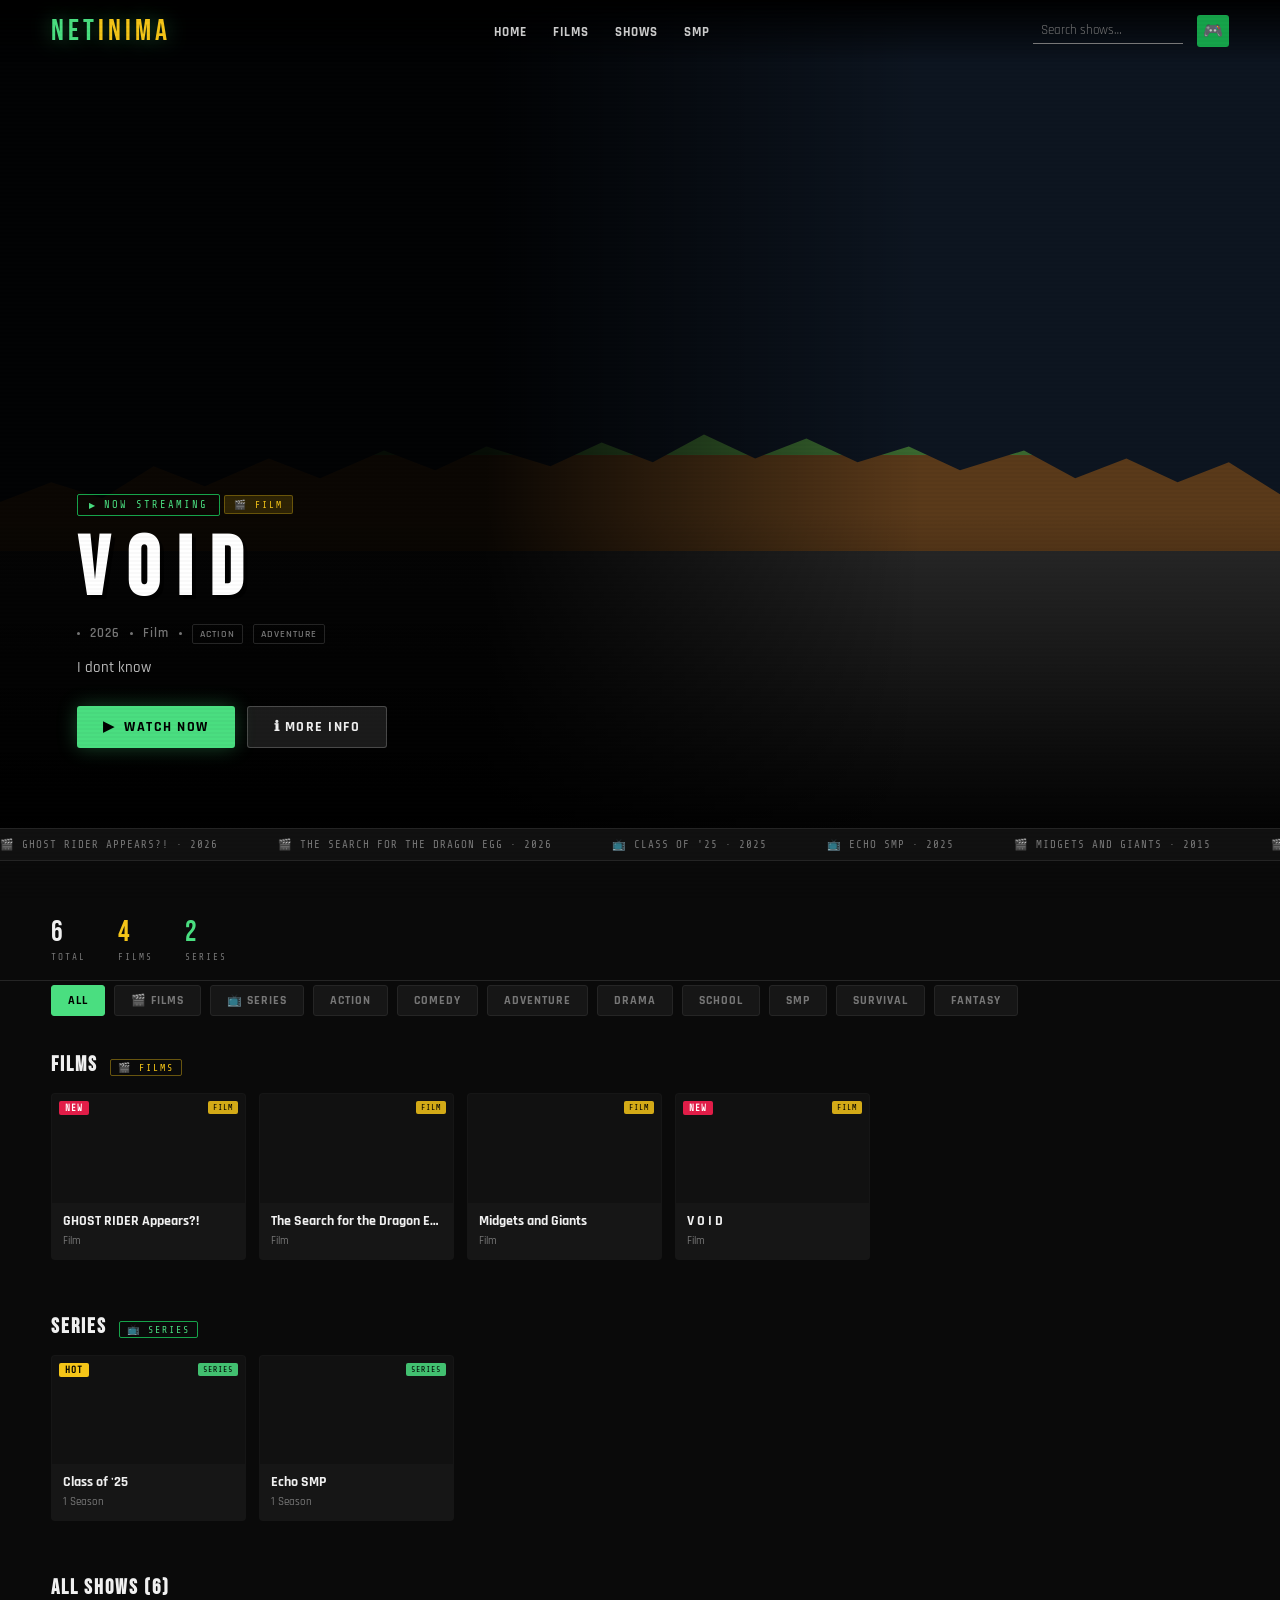
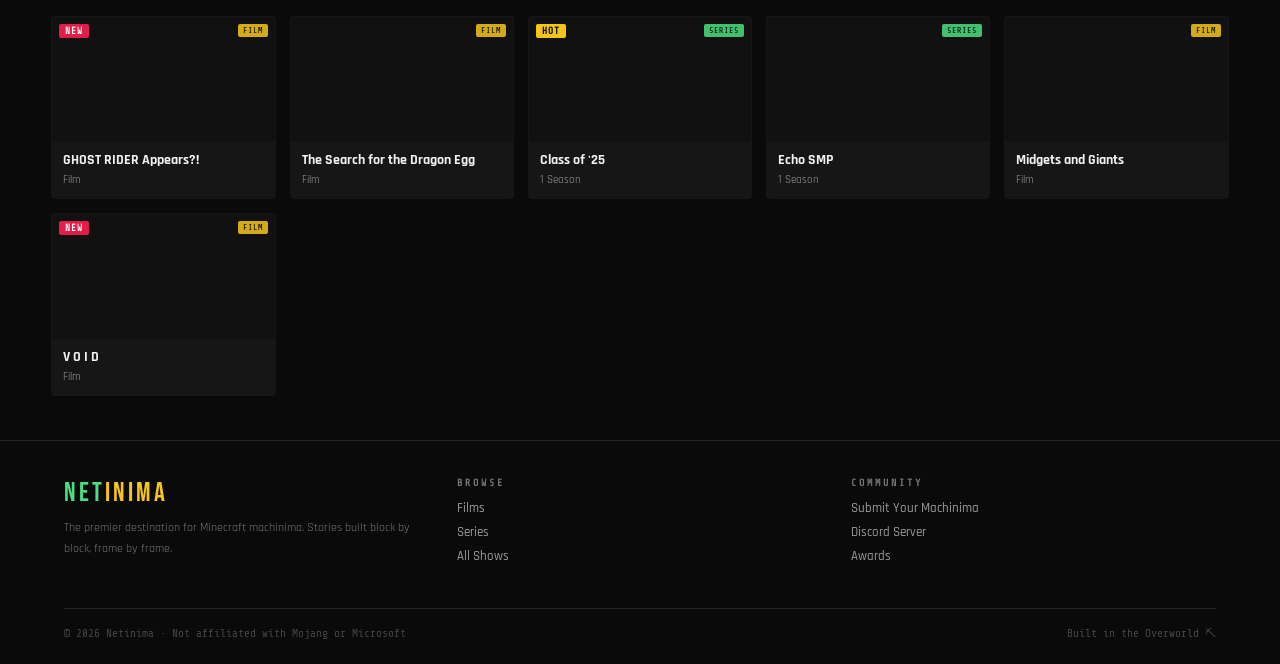
==== commit 2492bebb: "removed ratings and views" ====
--- a/index.html
+++ b/index.html
@@ -25,8 +25,7 @@
     .hero-type-series { background:rgba(74,222,128,.1);  color:var(--green); border:1px solid var(--green-dim); }
     .hero-title { font-family:var(--fh); font-size:clamp(3rem,6.5vw,5.5rem); line-height:.93; letter-spacing:2px; color:#fff; text-shadow:4px 4px 0 rgba(0,0,0,.6); margin-bottom:14px; }
     .hero-meta { display:flex; align-items:center; gap:10px; font-size:.82rem; color:var(--muted); margin-bottom:12px; font-weight:600; letter-spacing:1px; flex-wrap:wrap; }
-    .hero-meta .hrating { color:var(--gold); }
-    .hero-meta .hdot { width:3px; height:3px; background:var(--muted); border-radius:50%; }
+        .hero-meta .hdot { width:3px; height:3px; background:var(--muted); border-radius:50%; }
     .hero-meta .htag { border:1px solid var(--border); padding:2px 7px; border-radius:2px; font-size:.65rem; text-transform:uppercase; }
     .hero-desc { font-size:.92rem; color:#bbb; line-height:1.65; margin-bottom:26px; max-width:400px; font-weight:500; }
     .hero-btns { display:flex; gap:12px; flex-wrap:wrap; }
@@ -74,9 +73,7 @@
     .card-info { padding:9px 11px 11px; }
     .card-title { font-size:.85rem; font-weight:700; color:var(--text); margin-bottom:4px; white-space:nowrap; overflow:hidden; text-overflow:ellipsis; }
     .card-sub { display:flex; gap:7px; align-items:center; font-size:.7rem; color:var(--muted); font-weight:500; }
-    .card-sub .cviews { color:var(--green-dim); }
-    .card-rating { color:var(--gold); font-size:.7rem; }
-    .card-badge { position:absolute; top:7px; left:7px; font-size:.58rem; font-weight:700; padding:2px 6px; border-radius:2px; letter-spacing:1px; text-transform:uppercase; font-family:var(--fm); }
+            .card-badge { position:absolute; top:7px; left:7px; font-size:.58rem; font-weight:700; padding:2px 6px; border-radius:2px; letter-spacing:1px; text-transform:uppercase; font-family:var(--fm); }
     .badge-new { background:var(--red); color:#fff; }
     .badge-hot { background:var(--gold); color:#000; }
     .card-type-tag { position:absolute; top:7px; right:7px; font-family:var(--fm); font-size:.52rem; padding:2px 5px; border-radius:2px; letter-spacing:1px; text-transform:uppercase; }
@@ -203,8 +200,7 @@
     </div>
     <div class="card-info">
       <div class="card-title">${s.title}</div>
-      <div class="card-sub"><span class="cviews">${s.seasons}</span><span>·</span><span>${s.views}</span></div>
-      <div class="card-rating">${s.stars}</div>
+      <div class="card-sub">${s.seasons}</div>
     </div>`;
   return a;
 }
@@ -231,7 +227,6 @@
         <div class="hero-type-badge ${isFilm?'hero-type-film':'hero-type-series'}">${isFilm?'🎬 Film':'📺 Series'}</div>
         <h1 class="hero-title">${show.title}</h1>
         <div class="hero-meta">
-          <span class="hrating">${show.stars}</span>
           <span class="hdot"></span><span>${show.year}</span>
           <span class="hdot"></span><span>${show.seasons}</span>
           <span class="hdot"></span>${genres}
@@ -249,7 +244,7 @@
   if (shows.length < 2) return;
   document.getElementById('ticker-wrap').style.display = 'block';
   const inner = document.getElementById('ticker-inner');
-  const items = shows.map(s=>`<span class="ticker-item"><span>${s.type==='Film'?'🎬':'📺'}</span>${s.title.toUpperCase()} · ${s.year} · ${s.views.toUpperCase()}</span>`);
+  const items = shows.map(s=>`<span class="ticker-item"><span>${s.type==='Film'?'🎬':'📺'}</span>${s.title.toUpperCase()} · ${s.year}</span>`);
   inner.innerHTML = [...items,...items].join('');
 }
 
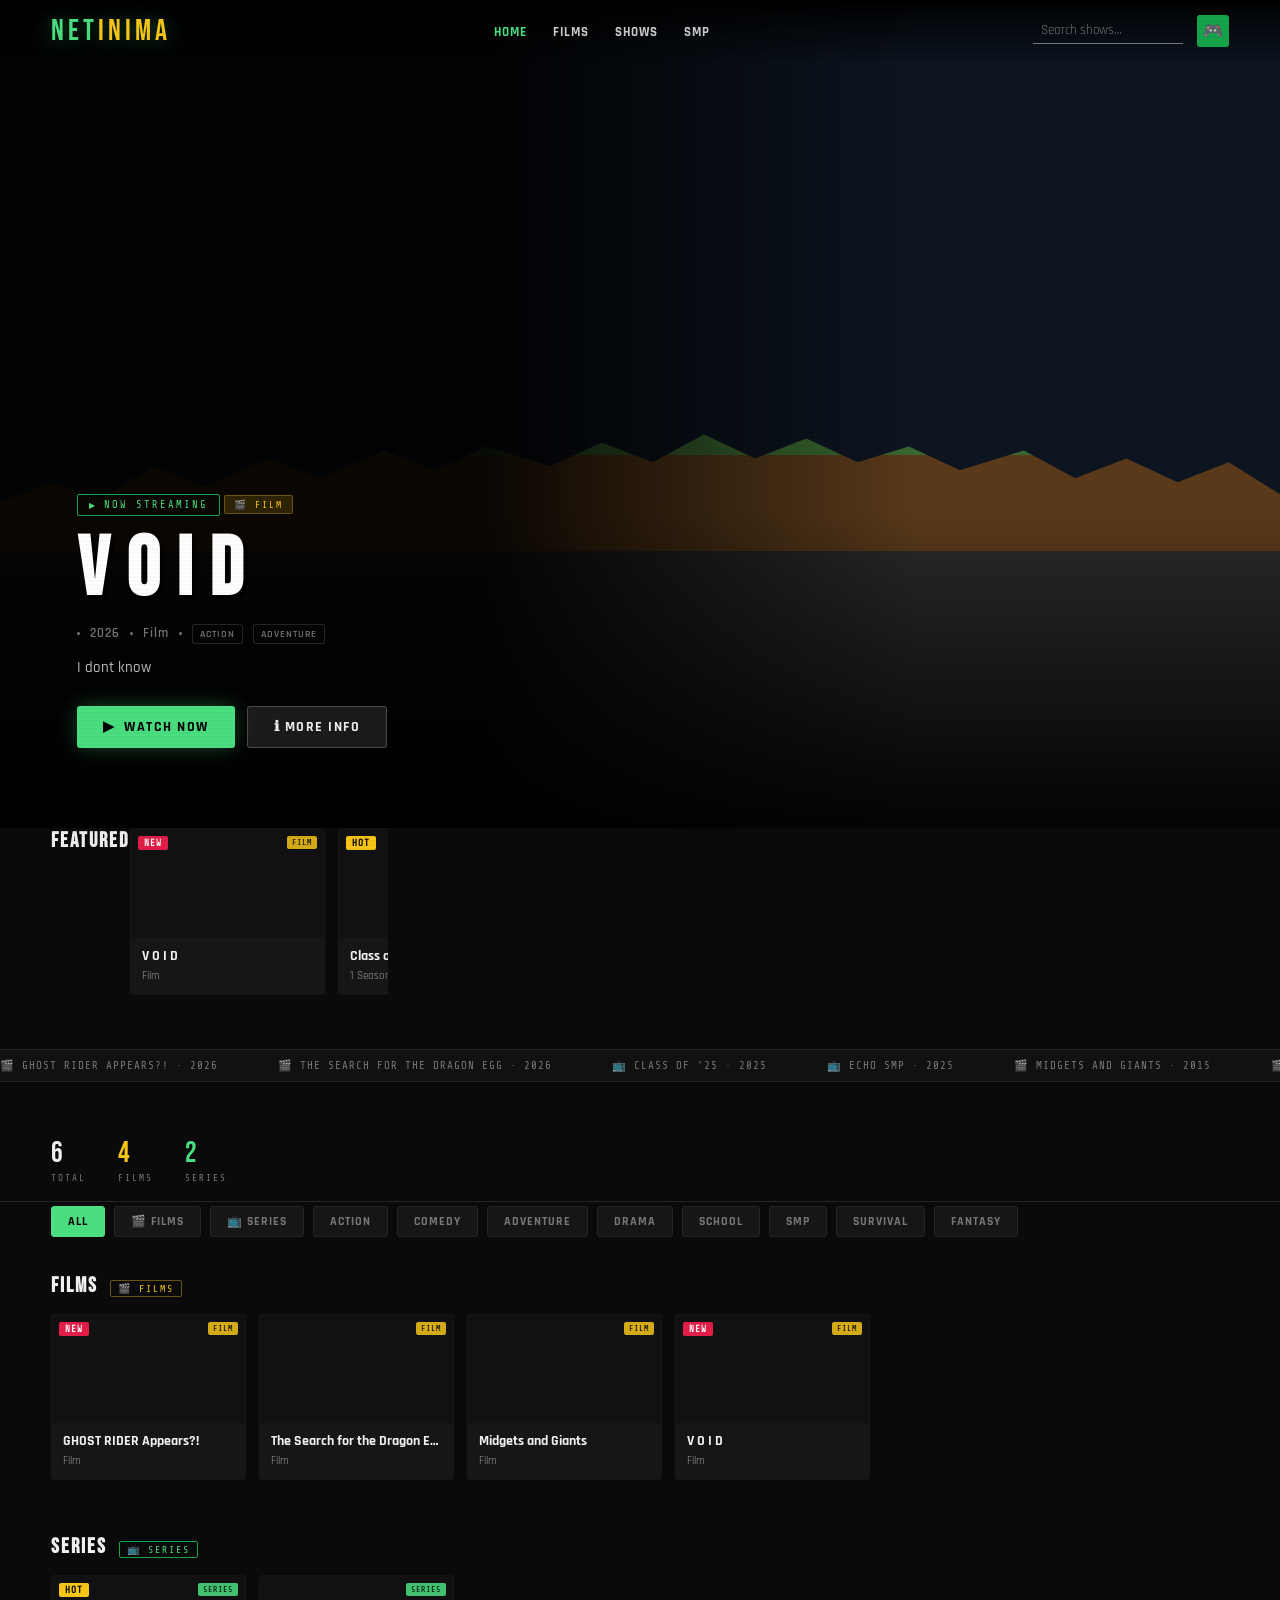
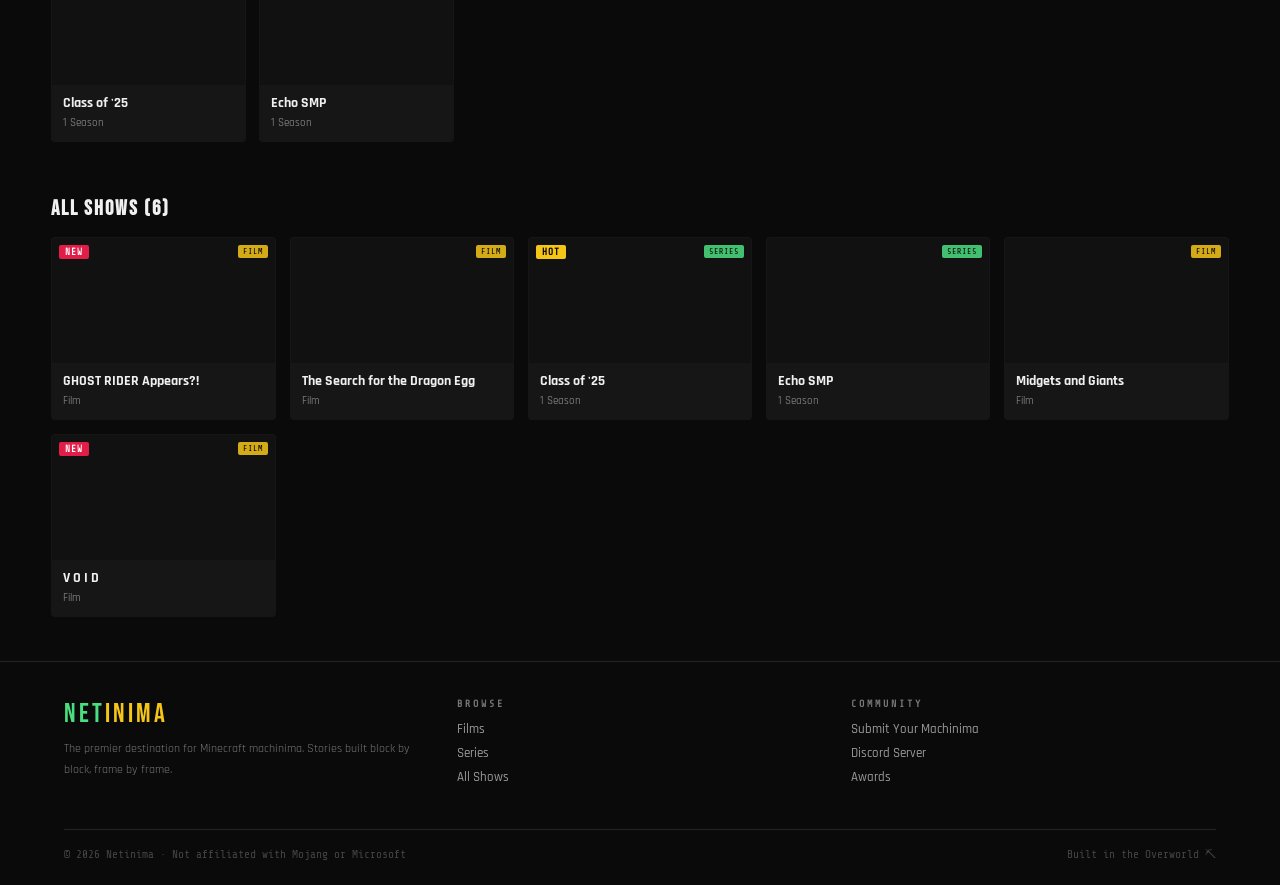
==== commit 226a3faf: "switched to show.html" ====
--- a/index.html
+++ b/index.html
@@ -112,15 +112,15 @@
     .footer-bottom p { font-size:.7rem; color:#444; font-family:var(--fm); }
   </style>
 </head>
-<body class="page-enter">
+<body class="page-enter" data-page="home">
 
 <nav id="nav">
   <a class="nav-logo" href="index.html">NET<span>INIMA</span></a>
   <ul class="nav-links">
-    <li><a href="#" onclick="navHome(event)">Home</a></li>
-    <li><a href="#" onclick="navFilter('__films',event)">Films</a></li>
-    <li><a href="#" onclick="navFilter('All',event)">Shows</a></li>
-    <li><a href="#" onclick="navFilter('SMP',event)">SMP</a></li>
+    <li><a href="index.html">Home</a></li>
+    <li><a href="films.html">Films</a></li>
+    <li><a href="show.html">Shows</a></li>
+    <li><a href="smp.html">SMP</a></li>
   </ul>
   <div class="nav-right">
     <input class="nav-search" id="nav-search-input" type="text" placeholder="Search shows…"
@@ -132,6 +132,14 @@
 </nav>
 
 <div id="hero-mount"></div>
+
+<!-- featured category teasers (only visible on home) -->
+<section class="section" id="featured-cats" style="display:none">
+  <div class="section-header">
+    <h2 class="section-title">Featured</h2>
+  </div>
+  <div class="card-row" id="row-featured-cats"></div>
+</section>
 <div class="ticker-wrap" id="ticker-wrap" style="display:none"><div class="ticker" id="ticker-inner"></div></div>
 <div class="stats-bar" id="stats-bar" style="display:none"></div>
 <div class="categories" id="cat-bar" style="display:none"></div>
@@ -302,7 +310,15 @@
   const title = document.getElementById('grid-title');
   const back = document.getElementById('search-back');
   wrap.innerHTML = '';
-  if (!isSearch) { title.textContent = shows.length>1?`All Shows (${shows.length})`:'All Shows'; back.style.display='none'; }
+  if (!isSearch) {
+    const page = document.body.dataset.page || 'home';
+    let label;
+    if (page==='films') label = shows.length>1?`All Films (${shows.length})`:'All Films';
+    else if (page==='smp')  label = shows.length>1?`All SMP (${shows.length})`:'All SMP';
+    else label = shows.length>1?`All Shows (${shows.length})`:'All Shows';
+    title.textContent = label;
+    back.style.display='none';
+  }
   else { back.style.display='inline'; }
   if (!shows.length && isSearch) { wrap.innerHTML=`<div class="no-shows"><p>No shows matched your search.</p></div>`; return; }
   if (!shows.length) { wrap.innerHTML=`<div class="no-shows"><p>No shows yet.</p><p>Use TEMPLATE-film.html or TEMPLATE-series.html,<br>then add it to shows.js.</p></div>`; return; }
@@ -377,8 +393,18 @@
 }
 
 (function init(){
-  const shows = SHOW_REGISTRY;
+  let shows = SHOW_REGISTRY;
+  const page = document.body.dataset.page || 'home';
+  if (page === 'films') {
+    shows = shows.filter(s=>s.type==='Film'||s.type==='Short');
+  } else if (page === 'shows') {
+    // all shows, no additional filtering
+  } else if (page === 'smp') {
+    shows = shows.filter(s=>(s.genres||[]).includes('SMP'));
+  }
+
   buildHero(shows);
+  buildCategoryHeroes(SHOW_REGISTRY); // always build teasers using full list on home page; harmless elsewhere
   if(shows.length>=2) buildTicker(shows);
   buildStats(shows);
   buildCategories(shows);
@@ -394,40 +420,57 @@
   if (genre) {
     // apply genre filter if present (search takes precedence)
     filterGenre(genre);
-    // highlight matching nav link if possible
-    const navLink = [...document.querySelectorAll('.nav-links a')].find(a=>a.getAttribute('onclick')?.includes(`'${genre}'`));
-    if (navLink) navLink.classList.add('active');
     setTimeout(()=>document.getElementById('all-shows').scrollIntoView({behavior:'smooth'}),300);
   }
   if(q){ 
     const inp=document.getElementById('nav-search-input'); inp.value=q; inp.classList.add('has-value'); filterShows(q);
     setTimeout(()=>document.getElementById('all-shows').scrollIntoView({behavior:'smooth'}),300); 
   }
+
+  markActiveNav();
 })();
 
 window.addEventListener('scroll',()=>document.getElementById('nav').classList.toggle('scrolled',window.scrollY>40));
 
 // navigation helpers
-function navFilter(filter, e) {
-  if (e) e.preventDefault();
-  // highlight the clicked link
-  document.querySelectorAll('.nav-links a').forEach(a=>a.classList.remove('active'));
-  if (e && e.currentTarget) e.currentTarget.classList.add('active');
-
-  const inp = document.getElementById('nav-search-input');
-  if (inp) { inp.value=''; inp.classList.remove('has-value'); }
-  filterGenre(filter);
-  const section = document.getElementById('all-shows');
-  if (section) section.scrollIntoView({behavior:'smooth'});
-}
-
-function navHome(e) {
-  if (e) e.preventDefault();
-  document.querySelectorAll('.nav-links a').forEach(a=>a.classList.remove('active'));
-  const inp = document.getElementById('nav-search-input');
-  if (inp) { inp.value=''; inp.classList.remove('has-value'); }
-  filterGenre('All');
-  window.scrollTo({top:0, behavior:'smooth'});
+// mark the active nav link based on page attribute
+function markActiveNav() {
+  const page = document.body.dataset.page || 'home';
+  document.querySelectorAll('.nav-links a').forEach(a=>{
+    a.classList.remove('active');
+    const href = a.getAttribute('href')||'';
+    if (page==='home' && href.endsWith('index.html')) a.classList.add('active');
+    if (page==='films' && href.endsWith('films.html')) a.classList.add('active');
+    if (page==='shows' && href.endsWith('shows.html')) a.classList.add('active');
+    if (page==='smp' && href.endsWith('smp.html')) a.classList.add('active');
+  });
+}
+
+// show a teaser card for each major category on the homepage
+function buildCategoryHeroes(shows) {
+  const section = document.getElementById('featured-cats');
+  if (document.body.dataset.page !== 'home') {
+    if (section) section.style.display = 'none';
+    return;
+  }
+  // show the section on home
+  if (section) section.style.display = 'flex';
+  const container = document.getElementById('row-featured-cats');
+  if (!container) return;
+  container.innerHTML = '';
+  const cats = [
+    {filter: s=>s.type==='Film'||s.type==='Short', href:'films.html'},
+    {filter: s=>s.type==='Series', href:'shows.html'},
+    {filter: s=>(s.genres||[]).includes('SMP'), href:'smp.html'}
+  ];
+  cats.forEach(c=>{
+    const list = shows.filter(c.filter);
+    if (!list.length) return;
+    const show = list.find(s=>s.featured) || list[0];
+    const card = buildCard(show);
+    card.href = c.href;
+    container.appendChild(card);
+  });
 }
 </script>
 </body>
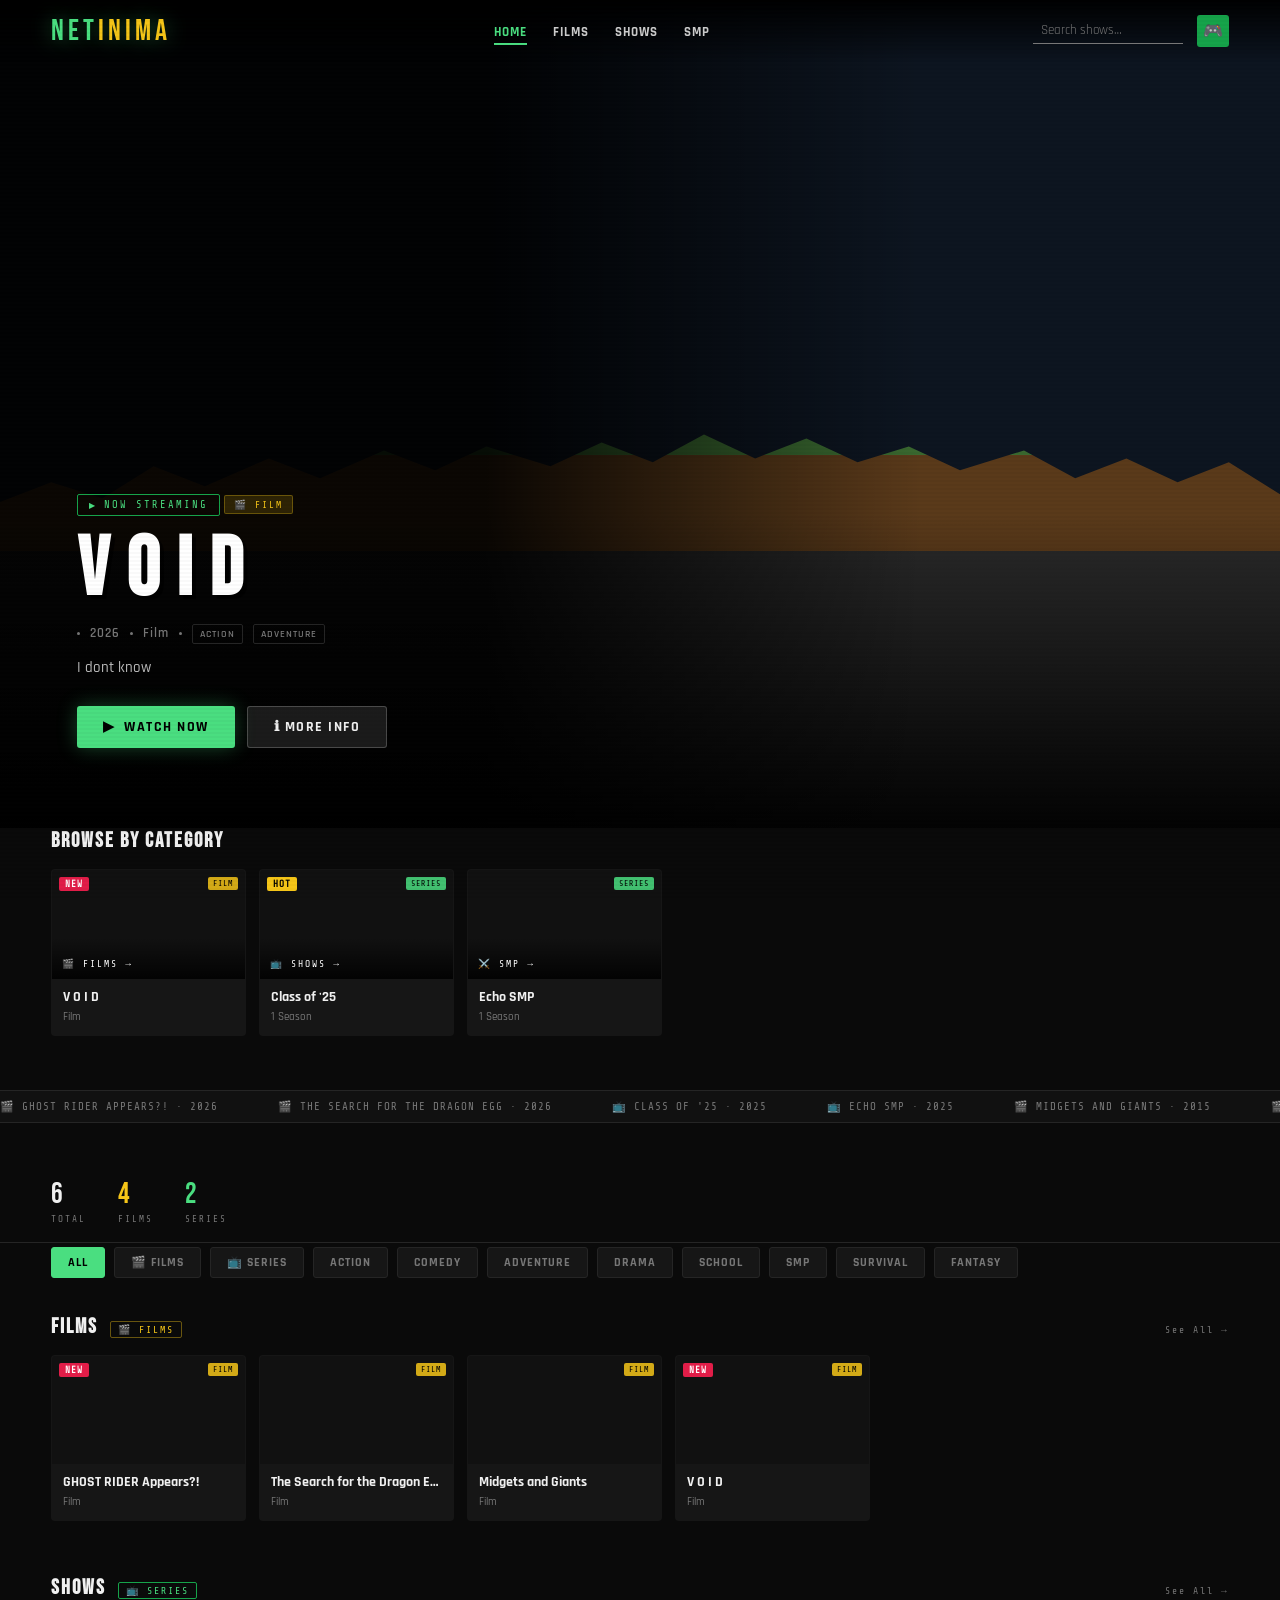
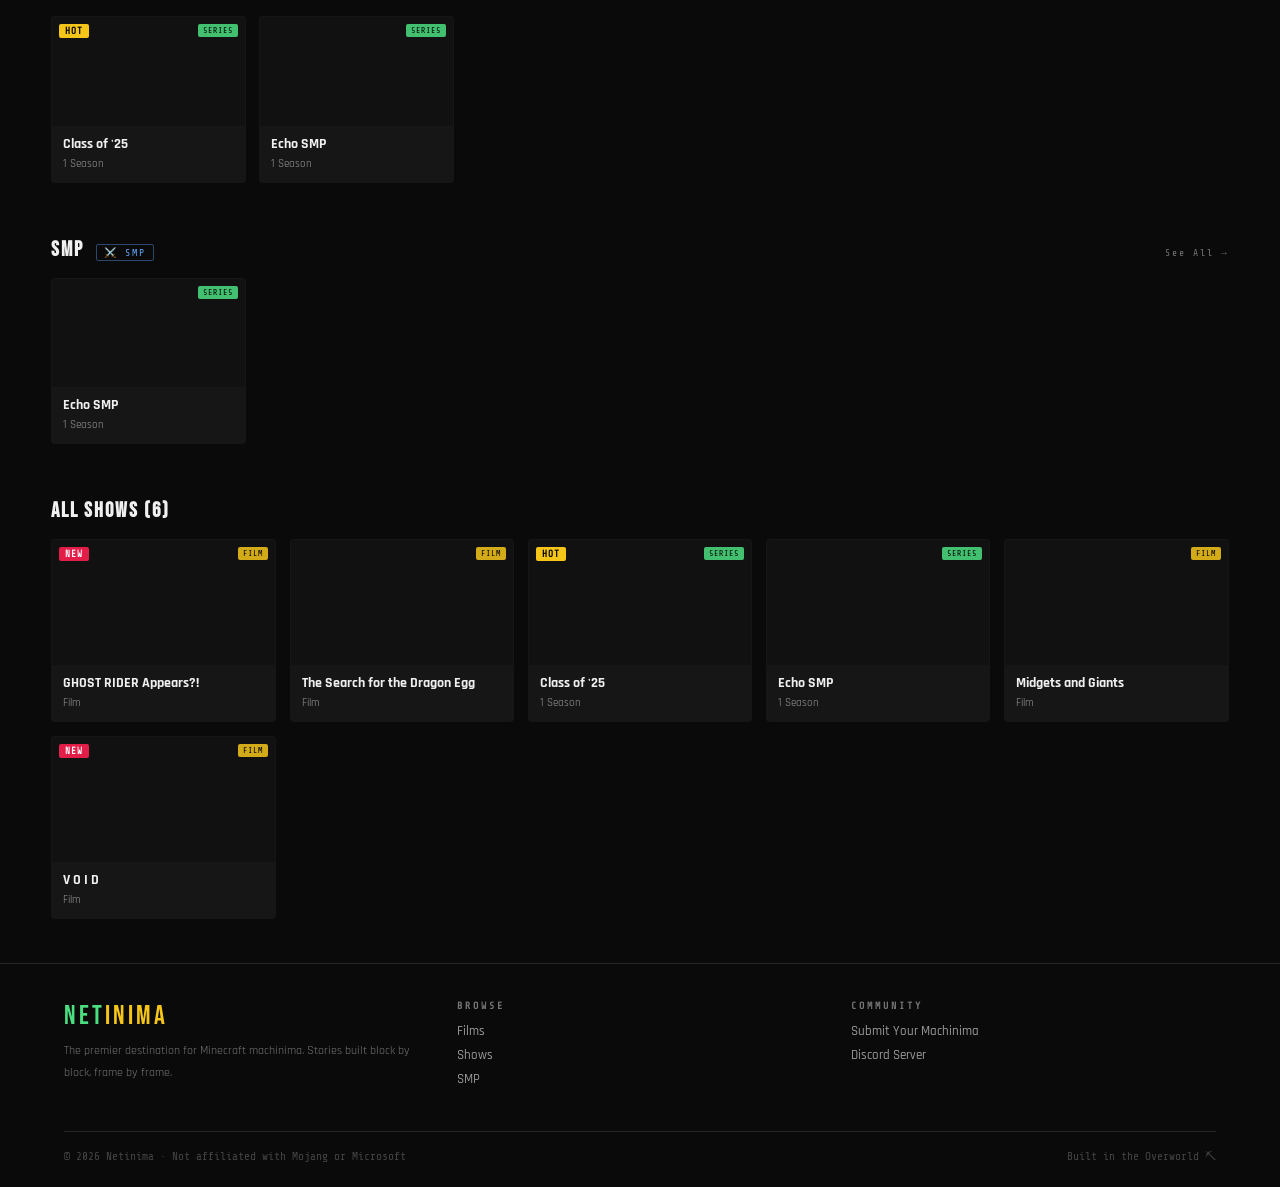
==== commit 1e2edfb1: "big change on navigation" ====
--- a/index.html
+++ b/index.html
@@ -6,16 +6,11 @@
   <title>Netinima – Minecraft Machinimas</title>
   <link rel="stylesheet" href="style.css" />
   <style>
-    /* ── HERO ── */
     .hero { position:relative; height:92vh; min-height:540px; display:flex; align-items:flex-end; padding:0 6vw 80px; overflow:hidden; }
     .hero-bg-img { position:absolute; inset:0; z-index:0; }
     .hero-bg-img img { width:100%; height:100%; object-fit:cover; display:block; opacity:.55; }
     .hero-fallback { position:absolute; inset:0; background:#0d1520; z-index:0; display:none; }
-    .hero-fallback::before {
-      content:''; position:absolute; bottom:0; left:0; right:0; height:48%;
-      background:linear-gradient(to bottom,#3a6930 0,#3a6930 24px,#5a3a1a 24px,#5a3a1a 120px,#2a2a2a 120px);
-      clip-path:polygon(0% 18%,4% 13%,8% 17%,12% 9%,16% 14%,21% 7%,25% 12%,30% 5%,34% 10%,38% 4%,43% 9%,47% 3%,51% 8%,55% 1%,59% 7%,63% 2%,67% 8%,71% 4%,75% 10%,80% 5%,84% 12%,88% 7%,92% 13%,96% 8%,100% 16%,100% 100%,0% 100%);
-    }
+    .hero-fallback::before { content:''; position:absolute; bottom:0; left:0; right:0; height:48%; background:linear-gradient(to bottom,#3a6930 0,#3a6930 24px,#5a3a1a 24px,#5a3a1a 120px,#2a2a2a 120px); clip-path:polygon(0% 18%,4% 13%,8% 17%,12% 9%,16% 14%,21% 7%,25% 12%,30% 5%,34% 10%,38% 4%,43% 9%,47% 3%,51% 8%,55% 1%,59% 7%,63% 2%,67% 8%,71% 4%,75% 10%,80% 5%,84% 12%,88% 7%,92% 13%,96% 8%,100% 16%,100% 100%,0% 100%); }
     .hero-overlay { position:absolute; inset:0; z-index:1; background:linear-gradient(to right,rgba(0,0,0,.88) 38%,transparent 72%),linear-gradient(to top,rgba(0,0,0,.92) 0%,transparent 38%); }
     .hero-content { position:relative; z-index:2; max-width:560px; }
     .hero-badge { display:inline-flex; align-items:center; gap:7px; font-family:var(--fm); font-size:.65rem; color:var(--green); border:1px solid var(--green-dim); padding:4px 11px; border-radius:2px; margin-bottom:16px; letter-spacing:2px; text-transform:uppercase; }
@@ -25,12 +20,10 @@
     .hero-type-series { background:rgba(74,222,128,.1);  color:var(--green); border:1px solid var(--green-dim); }
     .hero-title { font-family:var(--fh); font-size:clamp(3rem,6.5vw,5.5rem); line-height:.93; letter-spacing:2px; color:#fff; text-shadow:4px 4px 0 rgba(0,0,0,.6); margin-bottom:14px; }
     .hero-meta { display:flex; align-items:center; gap:10px; font-size:.82rem; color:var(--muted); margin-bottom:12px; font-weight:600; letter-spacing:1px; flex-wrap:wrap; }
-        .hero-meta .hdot { width:3px; height:3px; background:var(--muted); border-radius:50%; }
+    .hero-meta .hdot { width:3px; height:3px; background:var(--muted); border-radius:50%; }
     .hero-meta .htag { border:1px solid var(--border); padding:2px 7px; border-radius:2px; font-size:.65rem; text-transform:uppercase; }
     .hero-desc { font-size:.92rem; color:#bbb; line-height:1.65; margin-bottom:26px; max-width:400px; font-weight:500; }
     .hero-btns { display:flex; gap:12px; flex-wrap:wrap; }
-
-    /* ── EMPTY ── */
     .empty-hero { position:relative; height:60vh; min-height:400px; display:flex; align-items:center; justify-content:center; overflow:hidden; }
     .empty-bg { position:absolute; inset:0; background:#0d1520; }
     .empty-bg::before { content:''; position:absolute; bottom:0; left:0; right:0; height:48%; background:linear-gradient(to bottom,#3a6930 0,#3a6930 24px,#5a3a1a 24px,#5a3a1a 120px,#2a2a2a 120px); clip-path:polygon(0% 18%,4% 13%,8% 17%,12% 9%,16% 14%,21% 7%,25% 12%,30% 5%,34% 10%,38% 4%,43% 9%,47% 3%,51% 8%,55% 1%,59% 7%,63% 2%,67% 8%,71% 4%,75% 10%,80% 5%,84% 12%,88% 7%,92% 13%,96% 8%,100% 16%,100% 100%,0% 100%); }
@@ -39,29 +32,22 @@
     .empty-logo { font-family:var(--fh); font-size:clamp(3.5rem,9vw,7rem); letter-spacing:6px; color:var(--green); text-shadow:0 0 40px rgba(74,222,128,.3); margin-bottom:14px; }
     .empty-logo span { color:var(--gold); }
     .empty-sub { font-size:.85rem; color:var(--muted); font-weight:600; letter-spacing:3px; text-transform:uppercase; font-family:var(--fm); }
-
-    /* ── CATEGORIES ── */
     .categories { display:flex; gap:9px; flex-wrap:wrap; padding:0 4vw; margin-bottom:36px; }
     .cat-pill { padding:7px 16px; background:var(--card); border:1px solid var(--border); border-radius:3px; color:var(--muted); font-size:.74rem; font-weight:700; letter-spacing:1px; text-transform:uppercase; cursor:pointer; transition:all .2s; font-family:var(--fb); }
     .cat-pill:hover { background:#1e1e1e; color:var(--text); }
     .cat-pill.active { background:var(--green); color:#000; border-color:var(--green); }
     .cat-pill.type-film.active  { background:var(--gold);  border-color:var(--gold); }
     .cat-pill.type-series.active{ background:var(--green); border-color:var(--green); }
-
-    /* ── SECTIONS ── */
     .section { padding:0 4vw 44px; }
     .section-header { display:flex; align-items:baseline; gap:12px; margin-bottom:16px; }
     .section-title { font-family:var(--fh); font-size:1.3rem; letter-spacing:2px; }
     .section-tag { font-family:var(--fm); font-size:.62rem; border:1px solid; padding:2px 7px; letter-spacing:2px; text-transform:uppercase; border-radius:2px; }
     .section-tag-film   { color:var(--gold);  border-color:rgba(245,197,24,.4); }
     .section-tag-series { color:var(--green); border-color:var(--green-dim); }
-
-    /* ── CARD ROW ── */
+    .section-tag-smp    { color:#60a5fa;      border-color:rgba(96,165,250,.4); }
     .card-row { display:flex; gap:13px; overflow-x:auto; padding-bottom:10px; }
     .card-row::-webkit-scrollbar { height:3px; }
     .card-row::-webkit-scrollbar-thumb { background:var(--green-dim); }
-
-    /* ── CARDS ── */
     .card { flex:0 0 195px; border-radius:4px; overflow:hidden; cursor:pointer; text-decoration:none; display:block; border:1px solid transparent; transition:transform .25s,border-color .25s,box-shadow .25s; position:relative; background:var(--card); }
     .card:hover { transform:scale(1.06) translateY(-4px); border-color:var(--green-dim); box-shadow:0 12px 40px rgba(0,0,0,.6),0 0 20px rgba(74,222,128,.13); z-index:2; }
     .card-thumb { width:100%; aspect-ratio:16/9; position:relative; overflow:hidden; background:var(--surface); }
@@ -73,34 +59,24 @@
     .card-info { padding:9px 11px 11px; }
     .card-title { font-size:.85rem; font-weight:700; color:var(--text); margin-bottom:4px; white-space:nowrap; overflow:hidden; text-overflow:ellipsis; }
     .card-sub { display:flex; gap:7px; align-items:center; font-size:.7rem; color:var(--muted); font-weight:500; }
-            .card-badge { position:absolute; top:7px; left:7px; font-size:.58rem; font-weight:700; padding:2px 6px; border-radius:2px; letter-spacing:1px; text-transform:uppercase; font-family:var(--fm); }
+    .card-badge { position:absolute; top:7px; left:7px; font-size:.58rem; font-weight:700; padding:2px 6px; border-radius:2px; letter-spacing:1px; text-transform:uppercase; font-family:var(--fm); }
     .badge-new { background:var(--red); color:#fff; }
     .badge-hot { background:var(--gold); color:#000; }
     .card-type-tag { position:absolute; top:7px; right:7px; font-family:var(--fm); font-size:.52rem; padding:2px 5px; border-radius:2px; letter-spacing:1px; text-transform:uppercase; }
     .card-type-film   { background:rgba(245,197,24,.85); color:#000; }
     .card-type-series { background:rgba(74,222,128,.85); color:#000; }
-
-    /* ── GRID ── */
     .shows-grid { display:grid; grid-template-columns:repeat(auto-fill,minmax(195px,1fr)); gap:14px; }
-
-    /* ── STATS BAR ── */
     .stats-bar { display:flex; gap:32px; padding:18px 4vw; margin-bottom:4px; border-bottom:1px solid var(--border); }
     .stat-num { font-family:var(--fh); font-size:1.8rem; letter-spacing:2px; }
-    .stat-num-total  { color:var(--text); }
-    .stat-num-film   { color:var(--gold); }
-    .stat-num-series { color:var(--green); }
+    .stat-num-total { color:var(--text); }
+    .stat-num-film  { color:var(--gold); }
+    .stat-num-series{ color:var(--green); }
     .stat-lbl { font-family:var(--fm); font-size:.58rem; color:var(--muted); letter-spacing:2px; text-transform:uppercase; margin-top:2px; }
-
-    /* ── NO SHOWS ── */
     .no-shows { padding:48px; text-align:center; border:1px dashed var(--border); border-radius:6px; }
     .no-shows p { font-family:var(--fm); font-size:.72rem; letter-spacing:1.5px; text-transform:uppercase; line-height:2.2; color:var(--muted); }
     .no-shows a { color:var(--green); text-decoration:none; }
-
-    /* ── SEARCH CLEAR ── */
     .search-back { font-family:var(--fm); font-size:.65rem; color:var(--muted); letter-spacing:2px; cursor:pointer; background:none; border:1px solid var(--border); padding:5px 11px; border-radius:2px; display:none; transition:all .2s; }
     .search-back:hover { border-color:var(--green); color:var(--green); }
-
-    /* ── FOOTER ── */
     footer { border-top:1px solid var(--border); padding:36px 5vw 24px; display:grid; grid-template-columns:1fr 1fr 1fr; gap:28px; }
     .footer-logo { font-family:var(--fh); font-size:1.7rem; color:var(--green); letter-spacing:3px; margin-bottom:8px; }
     .footer-logo span { color:var(--gold); }
@@ -119,45 +95,57 @@
   <ul class="nav-links">
     <li><a href="index.html">Home</a></li>
     <li><a href="films.html">Films</a></li>
-    <li><a href="show.html">Shows</a></li>
+    <li><a href="shows.html">Shows</a></li>
     <li><a href="smp.html">SMP</a></li>
   </ul>
   <div class="nav-right">
     <input class="nav-search" id="nav-search-input" type="text" placeholder="Search shows…"
       oninput="onSearchInput(this)"
-      onkeydown="if(event.key==='Escape')clearSearch(event)"
-    />
+      onkeydown="if(event.key==='Escape')clearSearch(event)" />
     <div class="nav-avatar">🎮</div>
   </div>
 </nav>
 
 <div id="hero-mount"></div>
 
-<!-- featured category teasers (only visible on home) -->
+<!-- Home: one card teaser per category (links to films/shows/smp pages) -->
 <section class="section" id="featured-cats" style="display:none">
   <div class="section-header">
-    <h2 class="section-title">Featured</h2>
+    <h2 class="section-title">Browse By Category</h2>
   </div>
   <div class="card-row" id="row-featured-cats"></div>
 </section>
+
 <div class="ticker-wrap" id="ticker-wrap" style="display:none"><div class="ticker" id="ticker-inner"></div></div>
-<div class="stats-bar" id="stats-bar" style="display:none"></div>
-<div class="categories" id="cat-bar" style="display:none"></div>
-
+<div class="stats-bar"  id="stats-bar"  style="display:none"></div>
+<div class="categories" id="cat-bar"    style="display:none"></div>
+
+<!-- Home: horizontal preview rows per category -->
 <section class="section" id="section-films" style="display:none">
   <div class="section-header">
     <h2 class="section-title">Films</h2>
     <span class="section-tag section-tag-film">🎬 Films</span>
+    <a href="films.html" style="margin-left:auto;font-family:var(--fm);font-size:.6rem;color:var(--muted);letter-spacing:2px;text-decoration:none">See All →</a>
   </div>
   <div class="card-row" id="row-films"></div>
 </section>
 
 <section class="section" id="section-series" style="display:none">
   <div class="section-header">
-    <h2 class="section-title">Series</h2>
+    <h2 class="section-title">Shows</h2>
     <span class="section-tag section-tag-series">📺 Series</span>
+    <a href="shows.html" style="margin-left:auto;font-family:var(--fm);font-size:.6rem;color:var(--muted);letter-spacing:2px;text-decoration:none">See All →</a>
   </div>
   <div class="card-row" id="row-series"></div>
+</section>
+
+<section class="section" id="section-smp" style="display:none">
+  <div class="section-header">
+    <h2 class="section-title">SMP</h2>
+    <span class="section-tag section-tag-smp">⚔️ SMP</span>
+    <a href="smp.html" style="margin-left:auto;font-family:var(--fm);font-size:.6rem;color:var(--muted);letter-spacing:2px;text-decoration:none">See All →</a>
+  </div>
+  <div class="card-row" id="row-smp"></div>
 </section>
 
 <section class="section" id="all-shows">
@@ -175,15 +163,14 @@
   </div>
   <div class="footer-col">
     <h4>Browse</h4>
-    <a href="#section-films">Films</a>
-    <a href="#section-series">Series</a>
-    <a href="#all-shows">All Shows</a>
+    <a href="films.html">Films</a>
+    <a href="shows.html">Shows</a>
+    <a href="smp.html">SMP</a>
   </div>
   <div class="footer-col">
     <h4>Community</h4>
     <a href="https://forms.gle/u8sR4SW6UH8DXyA67" target="_blank" rel="noopener">Submit Your Machinima</a>
     <a href="#">Discord Server</a>
-    <a href="#">Awards</a>
   </div>
   <div class="footer-bottom">
     <p id="footer-copy">© 2026 Netinima · Not affiliated with Mojang or Microsoft</p>
@@ -194,6 +181,17 @@
 <script src="shows.js"></script>
 <script src="search.js"></script>
 <script>
+// ── Compute this page's dataset once ──
+// Each page uses data-page on <body> to declare what it shows.
+// All functions below operate on PAGE_SHOWS, never raw SHOW_REGISTRY.
+const PAGE = document.body.dataset.page || 'home';
+let PAGE_SHOWS = (function() {
+  if (PAGE === 'films')  return SHOW_REGISTRY.filter(s => s.type === 'Film' || s.type === 'Short');
+  if (PAGE === 'shows')  return SHOW_REGISTRY.filter(s => s.type === 'Series');
+  if (PAGE === 'smp')    return SHOW_REGISTRY.filter(s => (s.genres||[]).some(g => g.toLowerCase() === 'smp'));
+  return SHOW_REGISTRY; // home shows everything
+})();
+
 function buildCard(s) {
   const isFilm = s.type === 'Film' || s.type === 'Short';
   const a = document.createElement('a');
@@ -217,7 +215,7 @@
   const mount = document.getElementById('hero-mount');
   const show = shows.find(s => s.featured) || shows[0] || null;
   if (!show) {
-    mount.innerHTML = `<div class="empty-hero"><div class="empty-bg"></div><div class="empty-bg-overlay"></div><div class="empty-content"><div class="empty-logo">NET<span>INIMA</span></div><p class="empty-sub">Add your first show to get started</p></div></div>`;
+    mount.innerHTML = `<div class="empty-hero"><div class="empty-bg"></div><div class="empty-bg-overlay"></div><div class="empty-content"><div class="empty-logo">NET<span>INIMA</span></div><p class="empty-sub">Nothing here yet</p></div></div>`;
     return;
   }
   const isFilm = show.type === 'Film' || show.type === 'Short';
@@ -260,123 +258,128 @@
   if (shows.length < 2) return;
   const bar = document.getElementById('stats-bar');
   bar.style.display = 'flex';
-  const films = shows.filter(s=>s.type==='Film'||s.type==='Short').length;
-  const series = shows.filter(s=>s.type==='Series').length;
-  bar.innerHTML = [
-    ['stat-num-total', shows.length,'Total'],
-    ['stat-num-film',  films,       'Films'],
-    ['stat-num-series',series,      'Series'],
-  ].map(([cls,n,l])=>`<div><div class="stat-num ${cls}">${n}</div><div class="stat-lbl">${l}</div></div>`).join('');
+  // On home: show films + series counts. On category pages: just show count of that category.
+  if (PAGE === 'home') {
+    const films  = shows.filter(s=>s.type==='Film'||s.type==='Short').length;
+    const series = shows.filter(s=>s.type==='Series').length;
+    bar.innerHTML = [
+      ['stat-num-total', shows.length, 'Total'],
+      ['stat-num-film',  films,        'Films'],
+      ['stat-num-series',series,       'Series'],
+    ].map(([cls,n,l])=>`<div><div class="stat-num ${cls}">${n}</div><div class="stat-lbl">${l}</div></div>`).join('');
+  } else {
+    const labels = { films:'Films', shows:'Series', smp:'SMP', home:'Total' };
+    const numClass = PAGE==='films' ? 'stat-num-film' : 'stat-num-series';
+    bar.innerHTML = `<div><div class="stat-num ${numClass}">${shows.length}</div><div class="stat-lbl">${labels[PAGE]||'Total'}</div></div>`;
+  }
 }
 
 function buildCategories(shows) {
-  if (shows.length < 2) return;
+  // Only build genre pills — no Films/Series switcher on category pages
   const bar = document.getElementById('cat-bar');
+  if (!bar) return;
+  const genres = new Set(shows.flatMap(s=>s.genres||[]));
+  if (!genres.size) return;
   bar.style.display = 'flex';
-  bar.innerHTML = `
-    <button class="cat-pill active" data-filter="All" onclick="filterGenre('All',this)">All</button>
-    <button class="cat-pill type-film" data-filter="__films" onclick="filterGenre('__films',this)">🎬 Films</button>
-    <button class="cat-pill type-series" data-filter="__series" onclick="filterGenre('__series',this)">📺 Series</button>`;
-  const genres = new Set(shows.flatMap(s=>s.genres||[]));
+
+  // On home page include the page-switcher pills too
+  if (PAGE === 'home') {
+    bar.innerHTML = `
+      <button class="cat-pill active" data-filter="All" onclick="filterCat('All',this)">All</button>
+      <button class="cat-pill type-film" data-filter="__films" onclick="filterCat('__films',this)">🎬 Films</button>
+      <button class="cat-pill type-series" data-filter="__series" onclick="filterCat('__series',this)">📺 Series</button>`;
+  } else {
+    bar.innerHTML = `<button class="cat-pill active" data-filter="All" onclick="filterCat('All',this)">All</button>`;
+  }
+
   genres.forEach(g => {
     const btn = document.createElement('button');
     btn.className = 'cat-pill';
     btn.textContent = g;
     btn.dataset.filter = g;
-    btn.onclick = ()=>filterGenre(g,btn);
+    btn.onclick = () => filterCat(g, btn);
     bar.appendChild(btn);
   });
 }
 
-function buildRows(shows) {
-  const films = shows.filter(s=>s.type==='Film'||s.type==='Short');
+// Home-only: a horizontal scroll row per category
+function buildHomeRows(shows) {
+  if (PAGE !== 'home') return;
+  const films  = shows.filter(s=>s.type==='Film'||s.type==='Short');
   const series = shows.filter(s=>s.type==='Series');
-  if (films.length) {
-    document.getElementById('section-films').style.display = 'block';
-    const row = document.getElementById('row-films');
+  const smps   = shows.filter(s=>(s.genres||[]).some(g=>g.toLowerCase()==='smp'));
+
+  function fillRow(secId, rowId, items) {
+    if (!items.length) return;
+    document.getElementById(secId).style.display = 'block';
+    const row = document.getElementById(rowId);
     row.innerHTML = '';
-    films.forEach(s=>row.appendChild(buildCard(s)));
-  }
-  if (series.length) {
-    document.getElementById('section-series').style.display = 'block';
-    const row = document.getElementById('row-series');
-    row.innerHTML = '';
-    series.forEach(s=>row.appendChild(buildCard(s)));
-  }
+    items.forEach(s => row.appendChild(buildCard(s)));
+  }
+  fillRow('section-films',  'row-films',  films);
+  fillRow('section-series', 'row-series', series);
+  fillRow('section-smp',    'row-smp',    smps);
 }
 
 function buildGrid(shows, isSearch=false) {
-  const wrap = document.getElementById('grid-wrap');
+  const wrap  = document.getElementById('grid-wrap');
   const title = document.getElementById('grid-title');
-  const back = document.getElementById('search-back');
+  const back  = document.getElementById('search-back');
   wrap.innerHTML = '';
   if (!isSearch) {
-    const page = document.body.dataset.page || 'home';
-    let label;
-    if (page==='films') label = shows.length>1?`All Films (${shows.length})`:'All Films';
-    else if (page==='smp')  label = shows.length>1?`All SMP (${shows.length})`:'All SMP';
-    else label = shows.length>1?`All Shows (${shows.length})`:'All Shows';
-    title.textContent = label;
-    back.style.display='none';
-  }
-  else { back.style.display='inline'; }
-  if (!shows.length && isSearch) { wrap.innerHTML=`<div class="no-shows"><p>No shows matched your search.</p></div>`; return; }
-  if (!shows.length) { wrap.innerHTML=`<div class="no-shows"><p>No shows yet.</p><p>Use TEMPLATE-film.html or TEMPLATE-series.html,<br>then add it to shows.js.</p></div>`; return; }
+    const labels = { films:'All Films', shows:'All Series', smp:'All SMP', home:'All Shows' };
+    const base = labels[PAGE] || 'All Shows';
+    title.textContent = shows.length > 1 ? `${base} (${shows.length})` : base;
+    back.style.display = 'none';
+  } else {
+    back.style.display = 'inline';
+  }
+  if (!shows.length && isSearch) { wrap.innerHTML=`<div class="no-shows"><p>No results matched your search.</p></div>`; return; }
+  if (!shows.length)             { wrap.innerHTML=`<div class="no-shows"><p>Nothing here yet.</p></div>`; return; }
   const grid = document.createElement('div');
   grid.className = 'shows-grid';
-  shows.forEach(s=>grid.appendChild(buildCard(s)));
+  shows.forEach(s => grid.appendChild(buildCard(s)));
   wrap.appendChild(grid);
 }
 
-function filterGenre(filter, btn) {
-  // clear any active pill
+// Genre / type filter — scoped to PAGE_SHOWS
+function filterCat(filter, btn) {
   document.querySelectorAll('.cat-pill').forEach(p=>p.classList.remove('active'));
-
-  // clear nav link highlight and optionally re-highlight if this filter matches a nav item
-  document.querySelectorAll('.nav-links a').forEach(a=>a.classList.remove('active'));
-  const navLink = [...document.querySelectorAll('.nav-links a')].find(a=>a.getAttribute('onclick')?.includes(`'${filter}'`));
-  if (navLink) navLink.classList.add('active');
-
-  // if caller didn't supply a button, try to look one up by data-filter
-  if (!btn) {
-    btn = document.querySelector(`.cat-pill[data-filter="${filter}"]`);
-  }
+  if (!btn) btn = document.querySelector(`.cat-pill[data-filter="${filter}"]`);
   if (btn) btn.classList.add('active');
 
   let r;
-  if (filter==='All')        r = SHOW_REGISTRY;
-  else if (filter==='__films')   r = SHOW_REGISTRY.filter(s=>s.type==='Film'||s.type==='Short');
-  else if (filter==='__series')  r = SHOW_REGISTRY.filter(s=>s.type==='Series');
-  else r = SHOW_REGISTRY.filter(s=>(s.genres||[]).includes(filter));
+  if (filter==='All')         r = PAGE_SHOWS;
+  else if (filter==='__films')  r = PAGE_SHOWS.filter(s=>s.type==='Film'||s.type==='Short');
+  else if (filter==='__series') r = PAGE_SHOWS.filter(s=>s.type==='Series');
+  else r = PAGE_SHOWS.filter(s=>(s.genres||[]).includes(filter));
   buildGrid(r);
 
-  // update URL to reflect current genre filter (remove search term)
   const url = new URL(window.location);
-  if (filter && filter !== 'All') url.searchParams.set('genre', filter);
-  else url.searchParams.delete('genre');
+  filter !== 'All' ? url.searchParams.set('genre', filter) : url.searchParams.delete('genre');
   url.searchParams.delete('q');
   window.history.replaceState({},'',url);
 }
 
+// Search — scoped to PAGE_SHOWS
 function onSearchInput(input) {
-  input.classList.toggle('has-value', input.value.length>0);
+  input.classList.toggle('has-value', input.value.length > 0);
   filterShows(input.value);
 }
 
 function filterShows(q) {
   q = q.toLowerCase().trim();
-  const results = !q ? SHOW_REGISTRY : SHOW_REGISTRY.filter(s=>
+  const results = !q ? PAGE_SHOWS : PAGE_SHOWS.filter(s=>
     s.title.toLowerCase().includes(q)||
     (s.genres||[]).some(g=>g.toLowerCase().includes(q))||
     s.type.toLowerCase().includes(q)||
     s.year.includes(q)
   );
-  if (q) document.getElementById('grid-title').innerHTML=`Search: "<span style="color:var(--green)">${q}</span>" <span style="font-size:.8rem;color:var(--muted);font-family:var(--fm)">(${results.length} found)</span>`;
-  buildGrid(results, q!=='');
-
+  if (q) document.getElementById('grid-title').innerHTML =
+    `Search: "<span style="color:var(--green)">${q}</span>" <span style="font-size:.8rem;color:var(--muted);font-family:var(--fm)">(${results.length} found)</span>`;
+  buildGrid(results, q !== '');
   const url = new URL(window.location);
-  if (q) url.searchParams.set('q',q); else url.searchParams.delete('q');
-  // clear any genre filter when performing a text search
+  q ? url.searchParams.set('q',q) : url.searchParams.delete('q');
   if (q) url.searchParams.delete('genre');
   window.history.replaceState({},'',url);
 }
@@ -386,92 +389,83 @@
   const inp = document.getElementById('nav-search-input');
   inp.value=''; inp.classList.remove('has-value');
   filterShows('');
-  // preserve any existing genre filter when clearing search
   const url = new URL(window.location);
   url.searchParams.delete('q');
   window.history.replaceState({},'',url);
 }
 
-(function init(){
-  let shows = SHOW_REGISTRY;
-  const page = document.body.dataset.page || 'home';
-  if (page === 'films') {
-    shows = shows.filter(s=>s.type==='Film'||s.type==='Short');
-  } else if (page === 'shows') {
-    // all shows, no additional filtering
-  } else if (page === 'smp') {
-    shows = shows.filter(s=>(s.genres||[]).includes('SMP'));
-  }
-
-  buildHero(shows);
-  buildCategoryHeroes(SHOW_REGISTRY); // always build teasers using full list on home page; harmless elsewhere
-  if(shows.length>=2) buildTicker(shows);
-  buildStats(shows);
-  buildCategories(shows);
-  buildRows(shows);
-  buildGrid(shows);
-  const yr = shows.length ? Math.max(...shows.map(s=>parseInt(s.year)||2026)) : new Date().getFullYear();
-  document.getElementById('footer-copy').textContent=`© ${yr} Netinima · Not affiliated with Mojang or Microsoft`;
-
-  const params = new URLSearchParams(window.location.search);
-  const q = params.get('q');
-  const genre = params.get('genre');
-
-  if (genre) {
-    // apply genre filter if present (search takes precedence)
-    filterGenre(genre);
-    setTimeout(()=>document.getElementById('all-shows').scrollIntoView({behavior:'smooth'}),300);
-  }
-  if(q){ 
-    const inp=document.getElementById('nav-search-input'); inp.value=q; inp.classList.add('has-value'); filterShows(q);
-    setTimeout(()=>document.getElementById('all-shows').scrollIntoView({behavior:'smooth'}),300); 
-  }
-
-  markActiveNav();
-})();
-
-window.addEventListener('scroll',()=>document.getElementById('nav').classList.toggle('scrolled',window.scrollY>40));
-
-// navigation helpers
-// mark the active nav link based on page attribute
+// Home-only: Featured section with one card linking to each category page
+function buildFeaturedSection() {
+  const section = document.getElementById('featured-cats');
+  if (!section) return;
+  if (PAGE !== 'home') { section.style.display='none'; return; }
+
+  const cats = [
+    { label:'Films',  emoji:'🎬', filter: s=>s.type==='Film'||s.type==='Short', href:'films.html' },
+    { label:'Shows',  emoji:'📺', filter: s=>s.type==='Series',                  href:'shows.html' },
+    { label:'SMP',    emoji:'⚔️', filter: s=>(s.genres||[]).some(g=>g.toLowerCase()==='smp'), href:'smp.html' },
+  ];
+
+  const container = document.getElementById('row-featured-cats');
+  if (!container) return;
+  container.innerHTML = '';
+  let anyShown = false;
+
+  cats.forEach(c => {
+    const list = SHOW_REGISTRY.filter(c.filter);
+    if (!list.length) return;
+    anyShown = true;
+    const show = list.find(s=>s.featured) || list[0];
+    const card = buildCard(show);
+    card.href = c.href;
+    // Add a category label overlay
+    const lbl = document.createElement('div');
+    lbl.style.cssText = 'position:absolute;bottom:0;left:0;right:0;background:linear-gradient(transparent,rgba(0,0,0,.85));padding:20px 10px 9px;font-family:var(--fm);font-size:.6rem;letter-spacing:2px;color:#fff;text-transform:uppercase;pointer-events:none;';
+    lbl.textContent = c.emoji + ' ' + c.label + ' →';
+    card.querySelector('.card-thumb').appendChild(lbl);
+    container.appendChild(card);
+  });
+
+  section.style.display = anyShown ? 'block' : 'none';
+}
+
 function markActiveNav() {
-  const page = document.body.dataset.page || 'home';
   document.querySelectorAll('.nav-links a').forEach(a=>{
     a.classList.remove('active');
     const href = a.getAttribute('href')||'';
-    if (page==='home' && href.endsWith('index.html')) a.classList.add('active');
-    if (page==='films' && href.endsWith('films.html')) a.classList.add('active');
-    if (page==='shows' && href.endsWith('shows.html')) a.classList.add('active');
-    if (page==='smp' && href.endsWith('smp.html')) a.classList.add('active');
+    if (PAGE==='home'  && (href.endsWith('index.html') || href==='./')) a.classList.add('active');
+    if (PAGE==='films' && href.endsWith('films.html'))  a.classList.add('active');
+    if (PAGE==='shows' && href.endsWith('shows.html'))  a.classList.add('active');
+    if (PAGE==='smp'   && href.endsWith('smp.html'))    a.classList.add('active');
   });
 }
 
-// show a teaser card for each major category on the homepage
-function buildCategoryHeroes(shows) {
-  const section = document.getElementById('featured-cats');
-  if (document.body.dataset.page !== 'home') {
-    if (section) section.style.display = 'none';
-    return;
-  }
-  // show the section on home
-  if (section) section.style.display = 'flex';
-  const container = document.getElementById('row-featured-cats');
-  if (!container) return;
-  container.innerHTML = '';
-  const cats = [
-    {filter: s=>s.type==='Film'||s.type==='Short', href:'films.html'},
-    {filter: s=>s.type==='Series', href:'shows.html'},
-    {filter: s=>(s.genres||[]).includes('SMP'), href:'smp.html'}
-  ];
-  cats.forEach(c=>{
-    const list = shows.filter(c.filter);
-    if (!list.length) return;
-    const show = list.find(s=>s.featured) || list[0];
-    const card = buildCard(show);
-    card.href = c.href;
-    container.appendChild(card);
-  });
-}
+(function init(){
+  buildHero(PAGE_SHOWS);
+  buildFeaturedSection();
+  if (PAGE_SHOWS.length >= 2) buildTicker(PAGE_SHOWS);
+  buildStats(PAGE_SHOWS);
+  buildCategories(PAGE_SHOWS);
+  buildHomeRows(PAGE_SHOWS);
+  buildGrid(PAGE_SHOWS);
+
+  const yr = PAGE_SHOWS.length ? Math.max(...PAGE_SHOWS.map(s=>parseInt(s.year)||2026)) : new Date().getFullYear();
+  document.getElementById('footer-copy').textContent = `© ${yr} Netinima · Not affiliated with Mojang or Microsoft`;
+
+  const params = new URLSearchParams(window.location.search);
+  const q     = params.get('q');
+  const genre = params.get('genre');
+  if (genre) { filterCat(genre); setTimeout(()=>document.getElementById('all-shows').scrollIntoView({behavior:'smooth'}),300); }
+  if (q) {
+    const inp = document.getElementById('nav-search-input');
+    inp.value = q; inp.classList.add('has-value'); filterShows(q);
+    setTimeout(()=>document.getElementById('all-shows').scrollIntoView({behavior:'smooth'}),300);
+  }
+
+  markActiveNav();
+})();
+
+window.addEventListener('scroll', ()=>document.getElementById('nav').classList.toggle('scrolled', window.scrollY>40));
 </script>
 </body>
 </html>
--- a/style.css
+++ b/style.css
@@ -133,3 +133,11 @@
 /* ── SEARCH ── */
 .nav-search.has-value { border-bottom-color: var(--green); }
 .nav-right { position: relative; }
+
+/* ── SMP TYPE TAG & HERO BADGE ── */
+.card-type-smp { background: rgba(99,102,241,.85); color: #fff; }
+.hero-type-smp { background: rgba(99,102,241,.15); color: #a5b4fc; border: 1px solid rgba(99,102,241,.4); }
+.stat-num-smp  { color: #a5b4fc; }
+
+/* ── NAV ACTIVE ── */
+.nav-links a.active { color: var(--green); border-bottom: 2px solid var(--green); padding-bottom: 2px; }
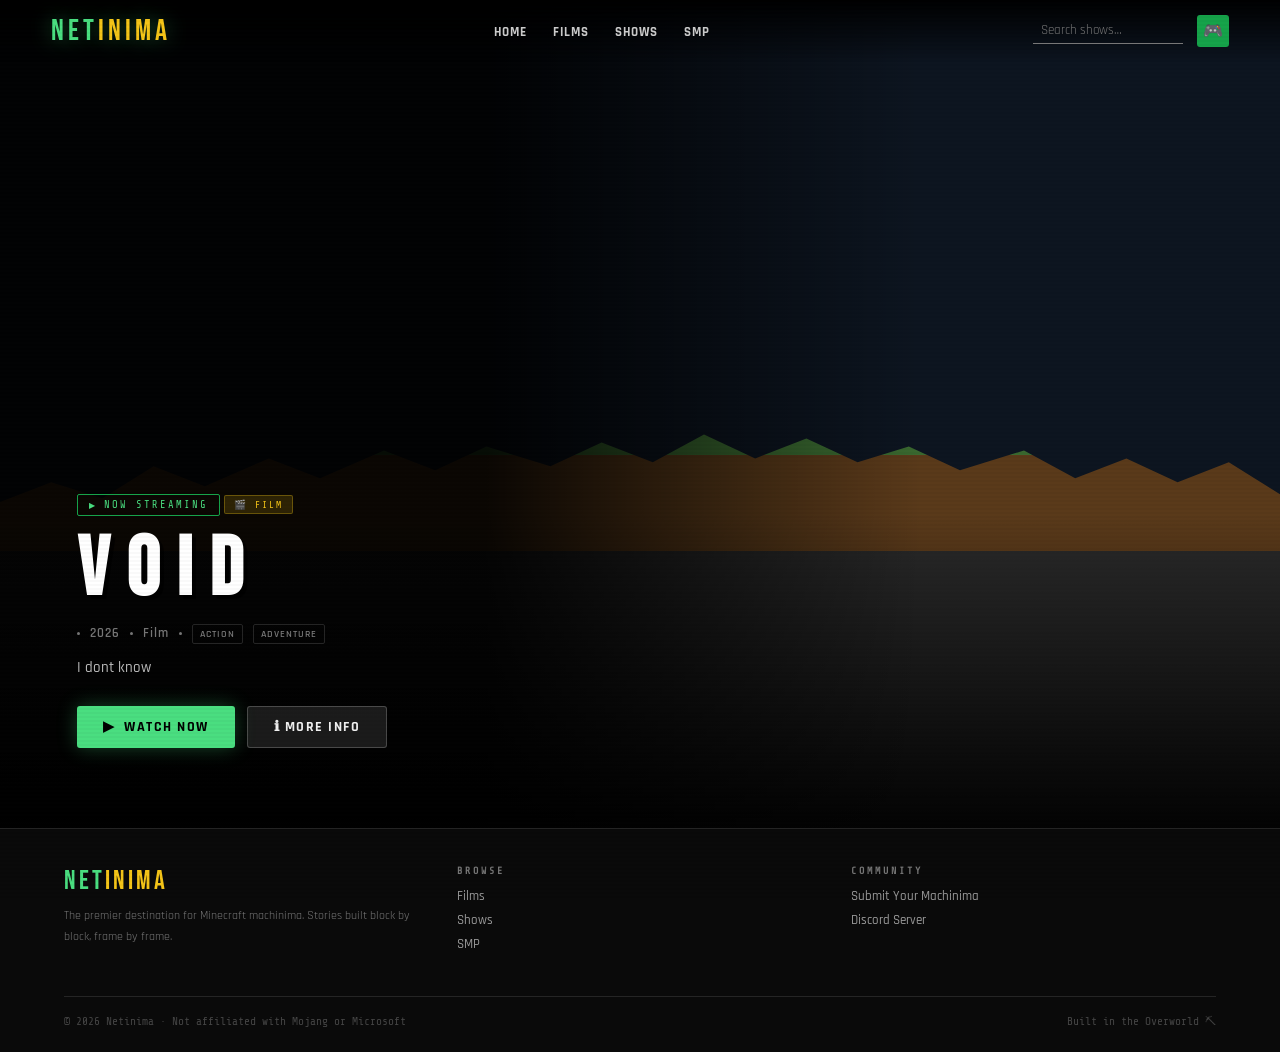
==== commit 343bfcfe: "got rid of all shows on home page" ====
--- a/index.html
+++ b/index.html
@@ -100,25 +100,13 @@
   </ul>
   <div class="nav-right">
     <input class="nav-search" id="nav-search-input" type="text" placeholder="Search shows…"
-      oninput="onSearchInput(this)"
-      onkeydown="if(event.key==='Escape')clearSearch(event)" />
+      oninput="if(this.value.trim())window.location='shows.html?q='+encodeURIComponent(this.value.trim())"
+      onkeydown="if(event.key==='Enter'&&this.value.trim())window.location='shows.html?q='+encodeURIComponent(this.value.trim())" />
     <div class="nav-avatar">🎮</div>
   </div>
 </nav>
 
 <div id="hero-mount"></div>
-
-<!-- Home: one card teaser per category (links to films/shows/smp pages) -->
-<section class="section" id="featured-cats" style="display:none">
-  <div class="section-header">
-    <h2 class="section-title">Browse By Category</h2>
-  </div>
-  <div class="card-row" id="row-featured-cats"></div>
-</section>
-
-<div class="ticker-wrap" id="ticker-wrap" style="display:none"><div class="ticker" id="ticker-inner"></div></div>
-<div class="stats-bar"  id="stats-bar"  style="display:none"></div>
-<div class="categories" id="cat-bar"    style="display:none"></div>
 
 <!-- Home: horizontal preview rows per category -->
 <section class="section" id="section-films" style="display:none">
@@ -146,14 +134,6 @@
     <a href="smp.html" style="margin-left:auto;font-family:var(--fm);font-size:.6rem;color:var(--muted);letter-spacing:2px;text-decoration:none">See All →</a>
   </div>
   <div class="card-row" id="row-smp"></div>
-</section>
-
-<section class="section" id="all-shows">
-  <div class="section-header" style="justify-content:space-between;align-items:center">
-    <h2 class="section-title" id="grid-title">All Shows</h2>
-    <button class="search-back" id="search-back" onclick="clearSearch(event)">✕ Clear Search</button>
-  </div>
-  <div id="grid-wrap"></div>
 </section>
 
 <footer>
@@ -187,7 +167,7 @@
 const PAGE = document.body.dataset.page || 'home';
 let PAGE_SHOWS = (function() {
   if (PAGE === 'films')  return SHOW_REGISTRY.filter(s => s.type === 'Film' || s.type === 'Short');
-  if (PAGE === 'shows')  return SHOW_REGISTRY.filter(s => s.type === 'Series');
+  if (PAGE === 'shows')  return SHOW_REGISTRY.filter(s => s.type === 'Series' && !(s.genres||[]).some(g => g.toLowerCase() === 'smp'));
   if (PAGE === 'smp')    return SHOW_REGISTRY.filter(s => (s.genres||[]).some(g => g.toLowerCase() === 'smp'));
   return SHOW_REGISTRY; // home shows everything
 })();
@@ -445,22 +425,11 @@
   buildFeaturedSection();
   if (PAGE_SHOWS.length >= 2) buildTicker(PAGE_SHOWS);
   buildStats(PAGE_SHOWS);
-  buildCategories(PAGE_SHOWS);
   buildHomeRows(PAGE_SHOWS);
-  buildGrid(PAGE_SHOWS);
+  // No grid or search restore on home — search redirects to index with ?q=
 
   const yr = PAGE_SHOWS.length ? Math.max(...PAGE_SHOWS.map(s=>parseInt(s.year)||2026)) : new Date().getFullYear();
   document.getElementById('footer-copy').textContent = `© ${yr} Netinima · Not affiliated with Mojang or Microsoft`;
-
-  const params = new URLSearchParams(window.location.search);
-  const q     = params.get('q');
-  const genre = params.get('genre');
-  if (genre) { filterCat(genre); setTimeout(()=>document.getElementById('all-shows').scrollIntoView({behavior:'smooth'}),300); }
-  if (q) {
-    const inp = document.getElementById('nav-search-input');
-    inp.value = q; inp.classList.add('has-value'); filterShows(q);
-    setTimeout(()=>document.getElementById('all-shows').scrollIntoView({behavior:'smooth'}),300);
-  }
 
   markActiveNav();
 })();
